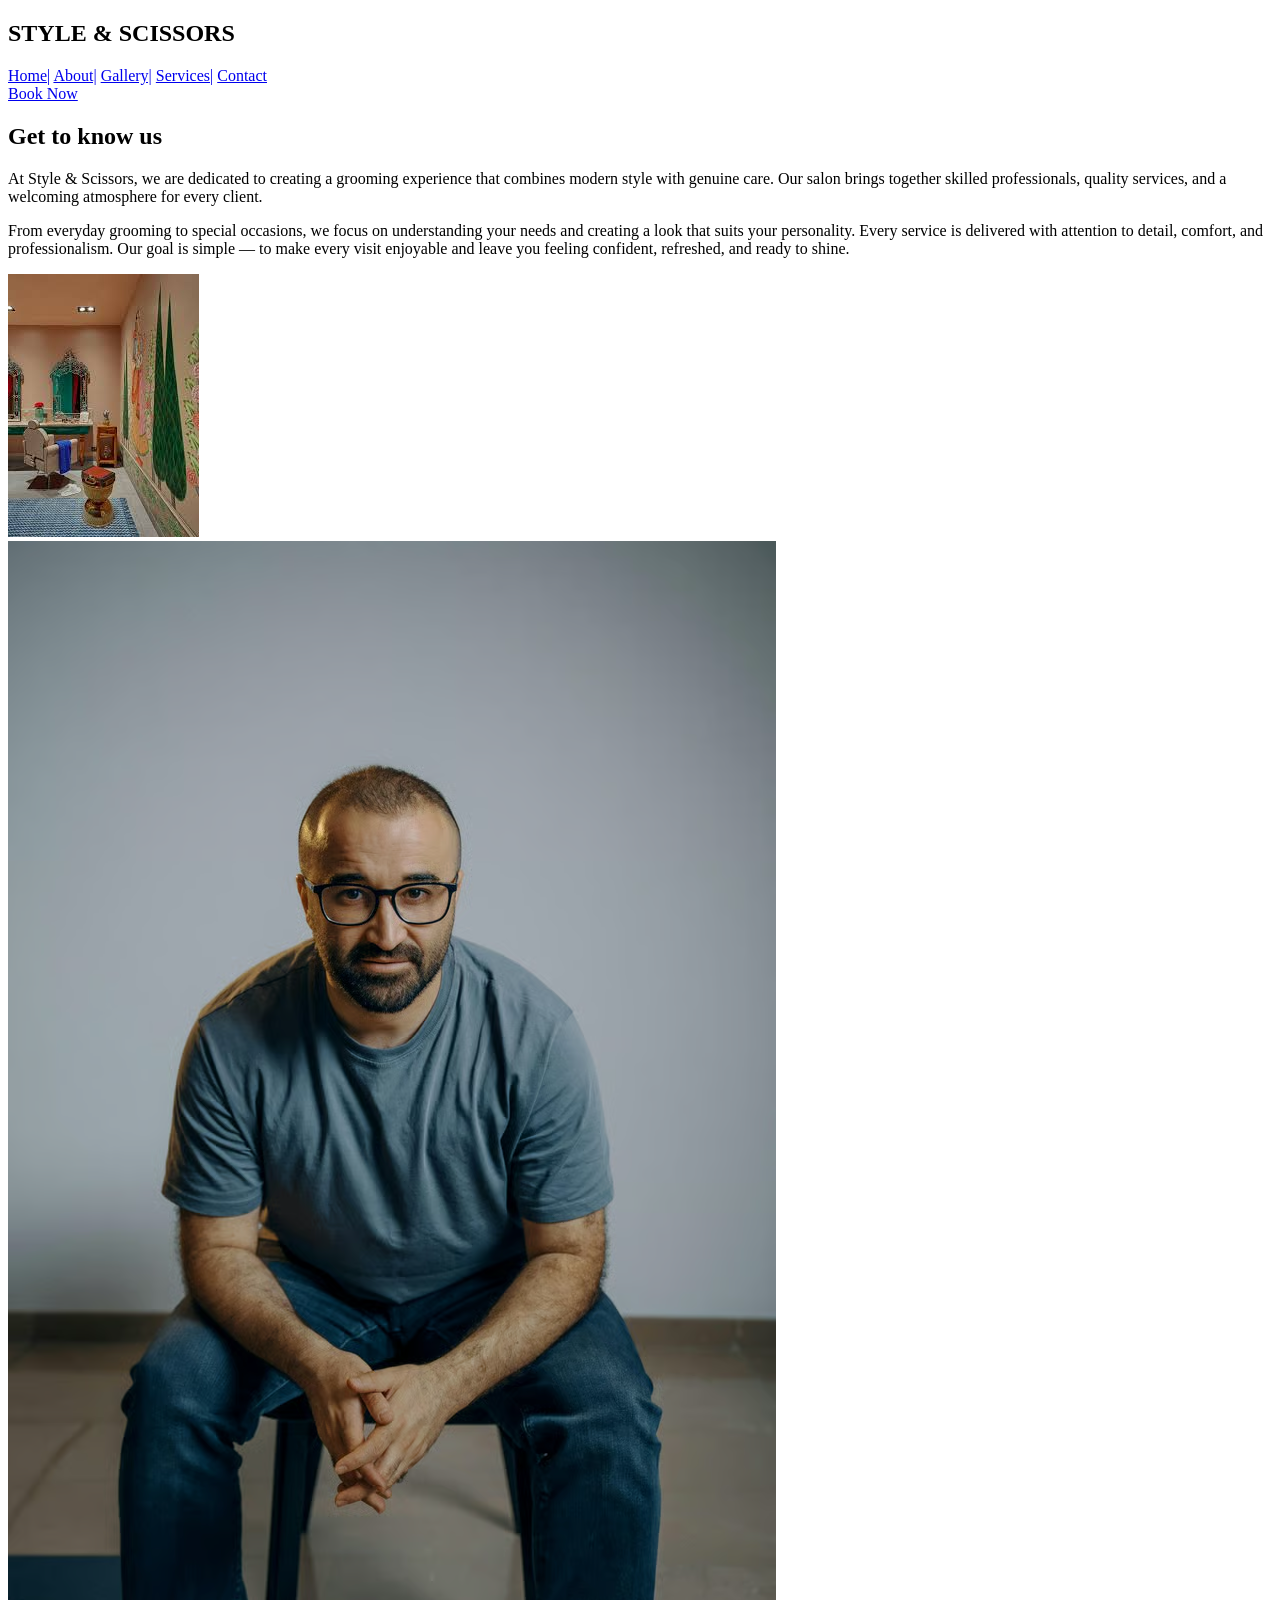
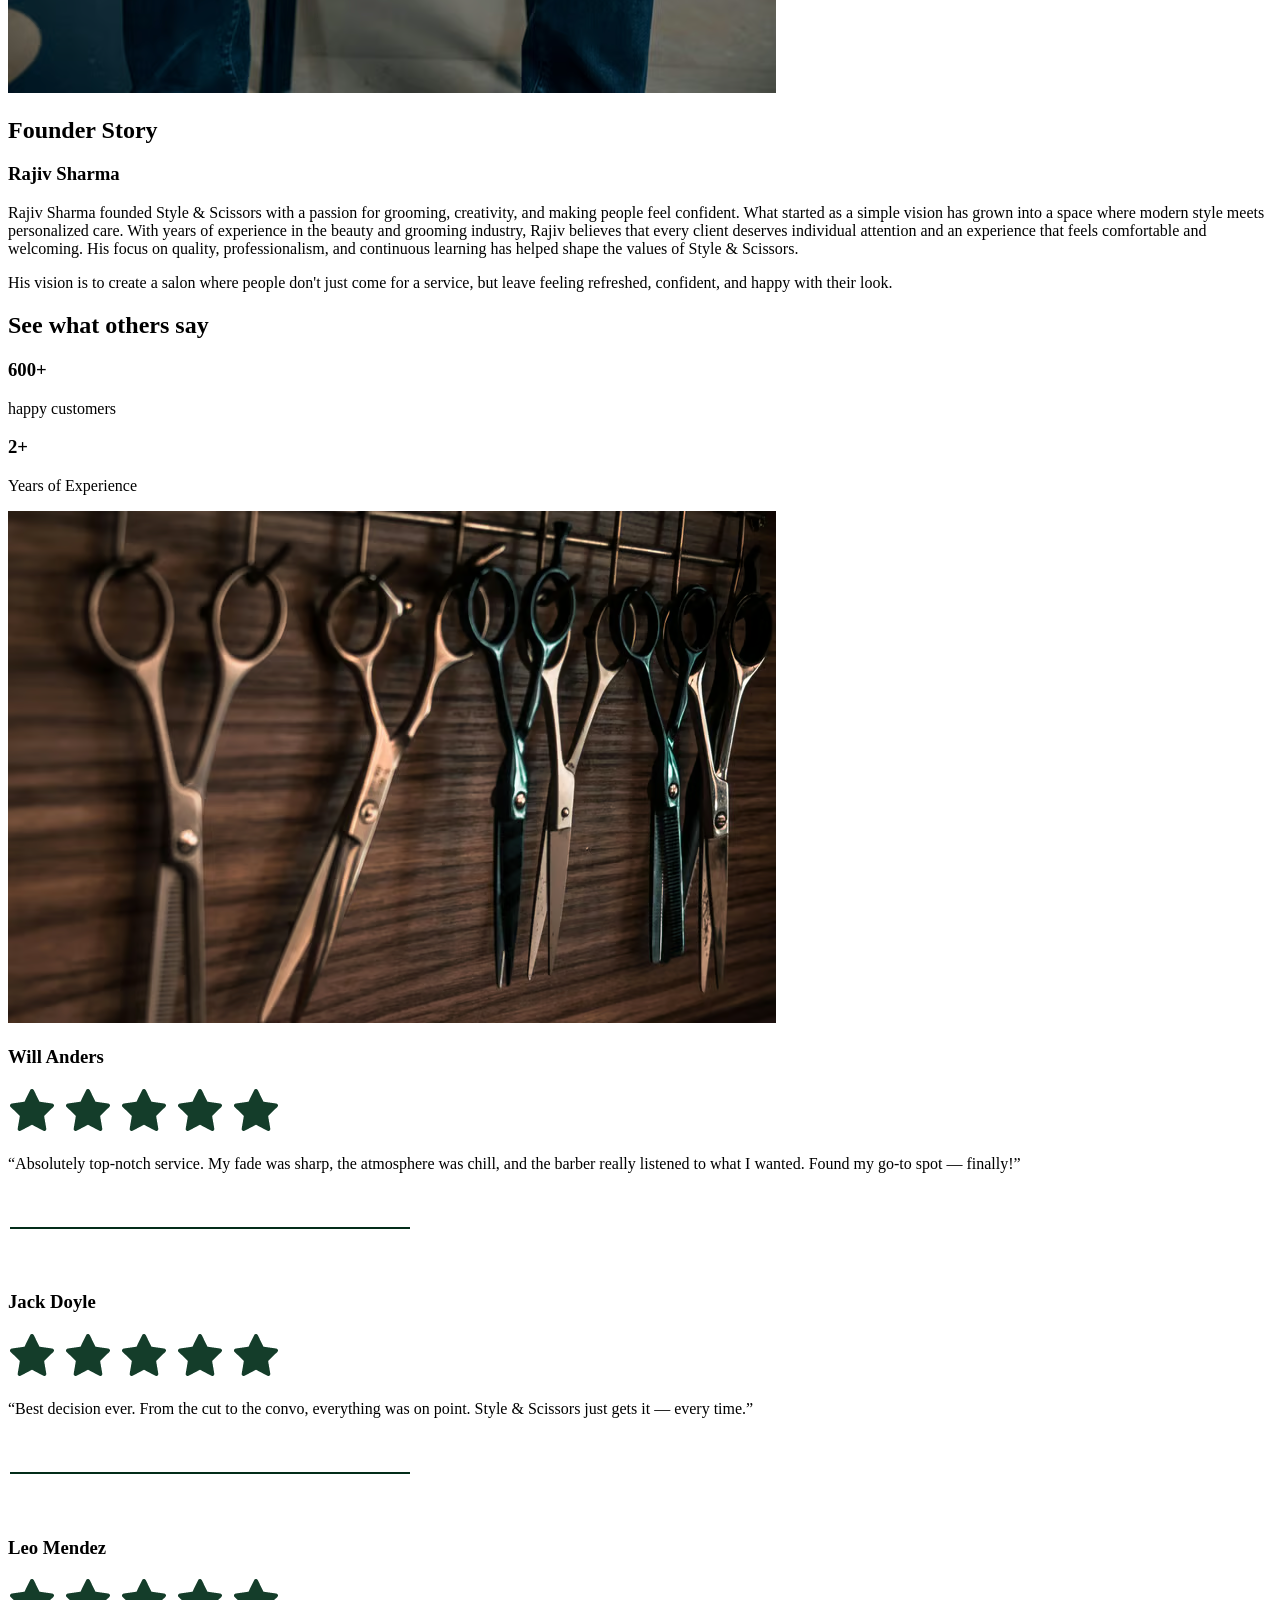
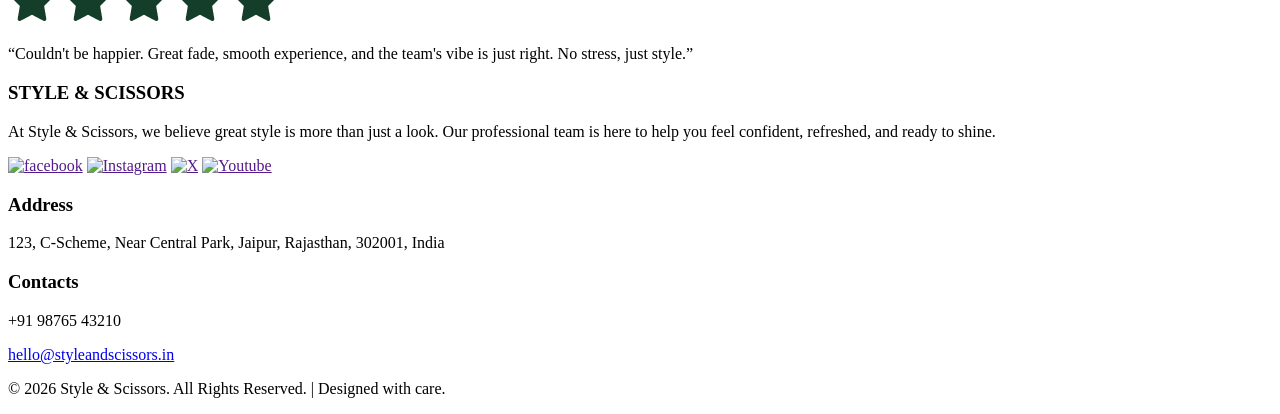
==== about.html @ ed8be176 "Initial commit" ====
<!DOCTYPE html>
<html lang="en">
<head>
    <meta charset="UTF-8">
    <meta name="viewport" content="width=device-width, initial-scale=1.0">
    <title>Style & Scissors | About</title>
</head>
<body>
     <nav>
        <div>
        <header>
            <h1>STYLE & SCISSORS</h1>
        </header>
            <div>
            <a href="index.html">Home|</a>
            <a href="about.html">About|</a>
            <a href="gallery.html">Gallery|</a>
            <a href="service.html">Services|</a>
            <a href="contact.html">Contact</a>
            </div>
        </div>
        <div>
            <a href="booking.html">Book Now</a>
        </div>
    </nav>
    <section>
        <div>
            <div>
                <h2>Get to know us </h2>
            </div>
            <div>
                <p>At Style & Scissors, we are dedicated to creating a grooming experience that combines modern style with genuine care. Our salon brings together skilled professionals, quality services, and a welcoming atmosphere for every client.</p>  
                <p> From everyday grooming to special occasions, we focus on understanding your needs and creating a look that suits your personality. Every service is delivered with attention to detail, comfort, and professionalism.  
                Our goal is simple — to make every visit enjoyable and leave you feeling confident, refreshed, and ready to shine.</p>
            </div>
        </div>
        <div>
            <img src="about-us-page-main-image.avif" alt="Style & Scissors salon interior">
        </div>
    </section>
    <section>
        <div>
            <img src="about-us-founder-picture.avif" alt="Founder of Style & Scissors">
        </div>
        <div>
            <div>
                <h2>Founder Story</h2>
            </div>
            <div>
                <div>
                    <h3>Rajiv Sharma</h3>
                </div>
                <div>
                <p>Rajiv Sharma founded Style & Scissors with a passion for grooming, creativity, and making people feel confident. What started as a simple vision has grown into a space where modern style meets personalized care.  With years of experience in the beauty and grooming industry, Rajiv believes that every client deserves individual attention and an experience that feels comfortable and welcoming. His focus on quality, professionalism, and continuous learning has helped shape the values of Style & Scissors. </p>  
                <p>His vision is to create a salon where people don't just come for a service, but leave feeling refreshed, confident, and happy with their look.</p>
                </div>
            </div>
        </div>
    </section>
    <section>
        <div>
            <div>
                <h2>See what others say </h2>
            </div>
            <div>
                <div>
                <h3>600+</h3>
                <p>happy customers</p>
                </div>
                <div>
                <h3>2+</h3>
                <p>Years of Experience</p>
                </div>
            </div>
            <div>
                <img src="review-image-scissors-photo.avif" alt="image of Scissors">
            </div>
        </div>
        <div>
            <div>
                <div>
                    <div>
                        <h3>Will Anders</h3>
                    </div>
                    <div>
                        <img src="5-stars-rating-green.png" alt="image of 5 stars">
                    </div>
                </div>
                <div>
                    <p>“Absolutely top-notch service. My fade was sharp, the atmosphere was chill, and the barber really listened to what I wanted. Found my go-to spot — finally!”</p>
                </div>
                <div>
                    <img src="divider-green.png" alt="image of a straight line">
                </div>
            </div>
            <div>
                <div>
                    <div>
                        <h3>Jack Doyle</h3>
                    </div>
                    <div>
                        <img src="5-stars-rating-green.png" alt="image of 5 stars">
                    </div>
                </div>
                <div>
                    <p>“Best decision ever. From the cut to the convo, everything was on point. Style & Scissors just gets it — every time.”</p>
                </div>
                <div>
                    <img src="divider-green.png" alt="image of a straight line">
                </div>
            </div>
            <div>
                <div>
                    <div>
                        <h3>Leo Mendez</h3>
                    </div>
                    <div>
                        <img src="5-stars-rating-green.png" alt="image of 5 stars">
                    </div>
                </div>
                <div>
                    <p>“Couldn't be happier. Great fade, smooth experience, and the team's vibe is just right. No stress, just style.”</p>
                </div>
            </div>
        </div>
    </section>
    <footer>
        <div>
           <div>
            <h3>STYLE & SCISSORS</h3>
           </div>
           <div>
            <p>At Style & Scissors, we believe great style is more than just a look. Our professional team is here to help you feel confident, refreshed, and ready to shine.</p>
           </div>
           <div>
            <a href=""><img src="" alt="facebook"></a>
            <a href=""><img src="" alt="Instagram"></a>
            <a href=""><img src="" alt="X"></a>
            <a href=""><img src="" alt="Youtube"></a>
           </div>
        </div>
        <div>
            <div>
                <h3>Address</h3>
            </div>
            <div>
                <p>123, C-Scheme, Near Central Park, Jaipur, Rajasthan, 302001, India</p>
            </div>
        </div>
        <div>
            <div>
                <h3>Contacts</h3>
            </div>
            <div>
                <p>+91 98765 43210</p>
                <p><a href="mailto:hello@styleandscissors.in">hello@styleandscissors.in</a></p>
            </div>
        </div>
        <div>
            <p>© 2026 Style & Scissors. All Rights Reserved. | Designed with care.</p>
        </div>
    </footer>
</body>
</html>
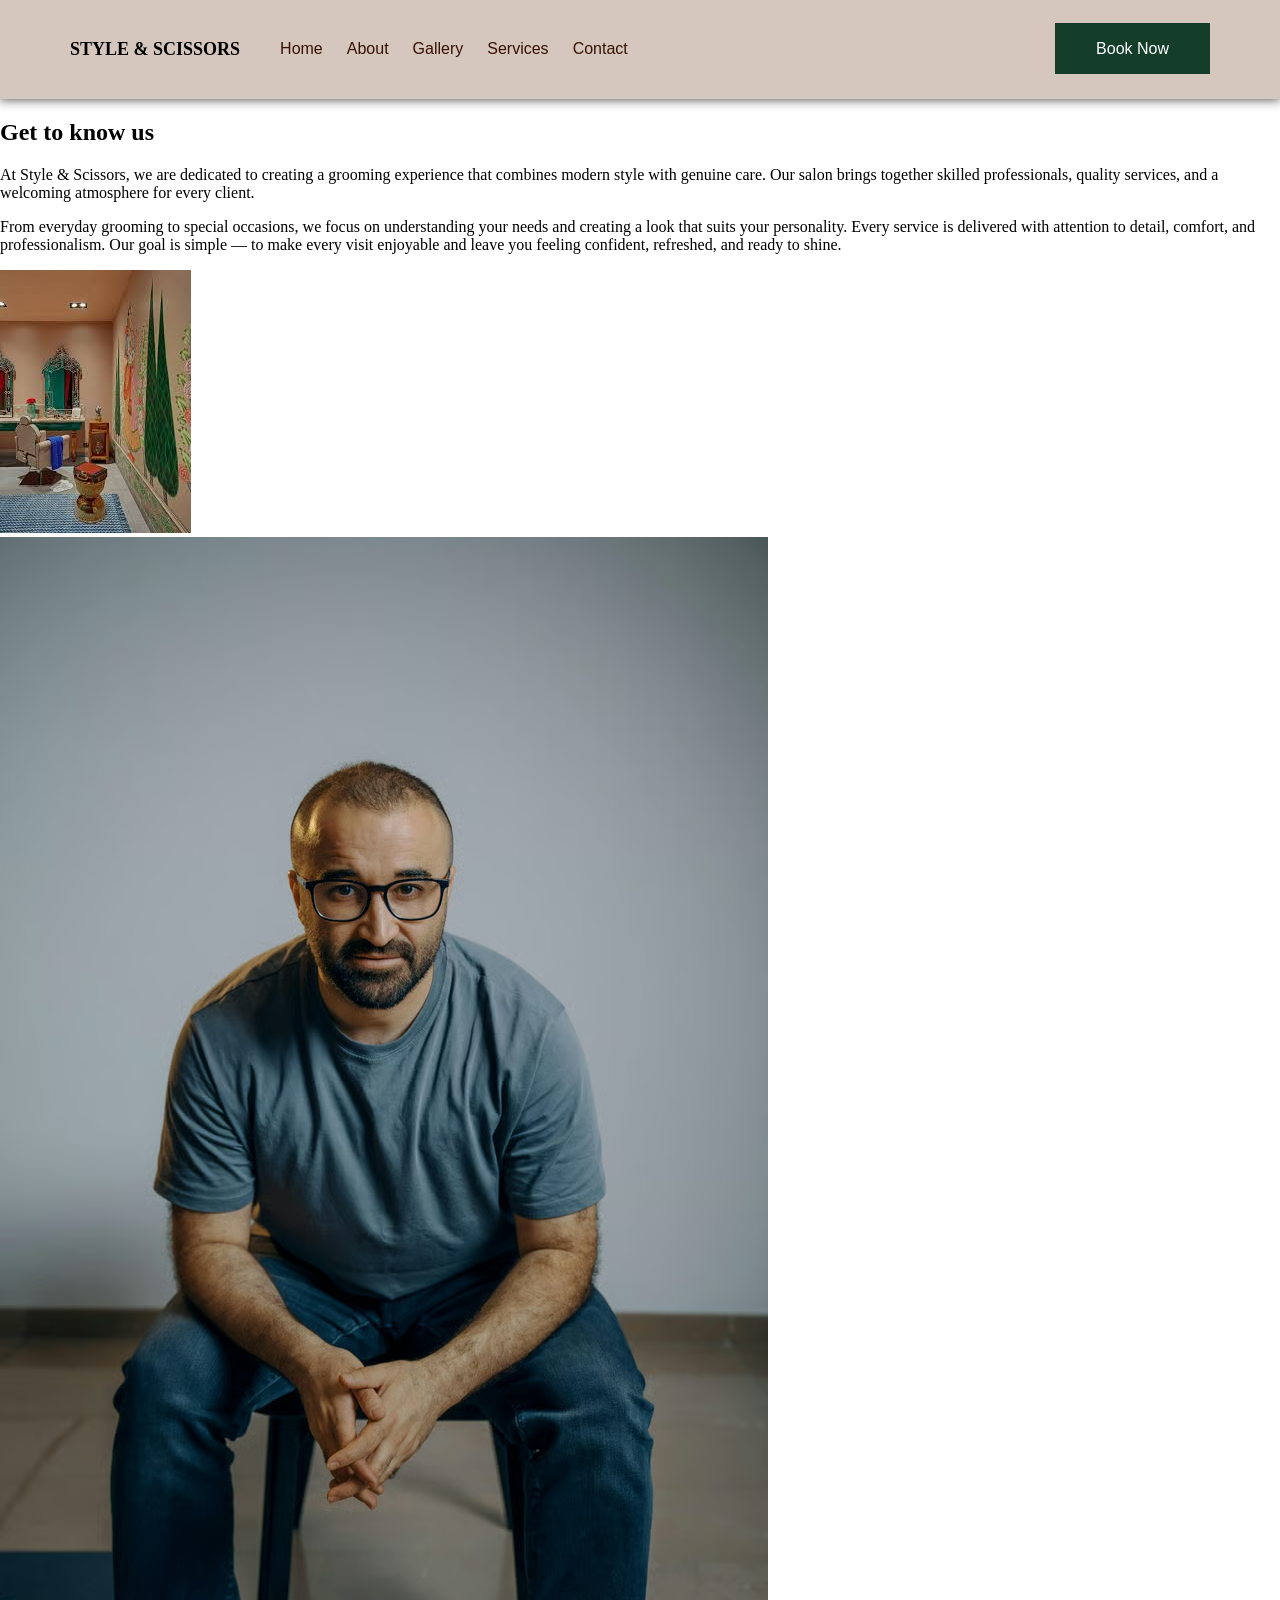
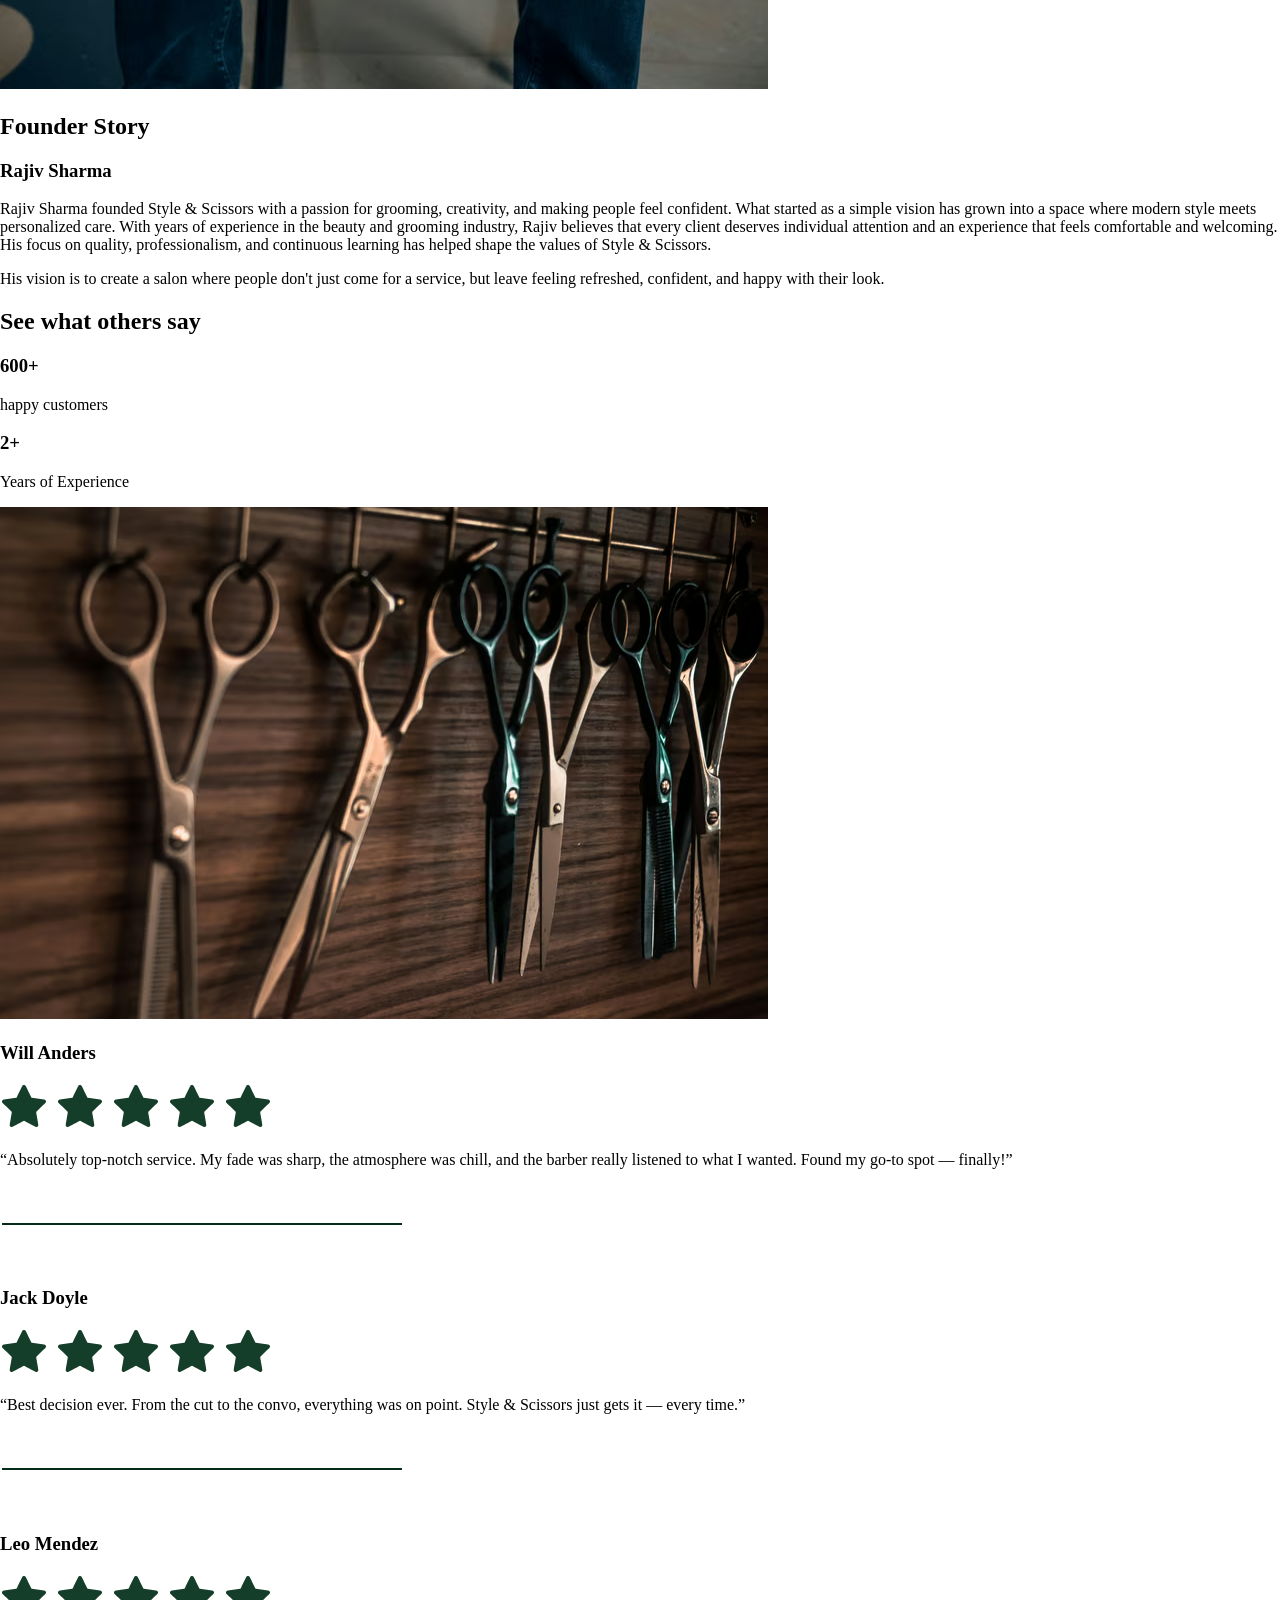
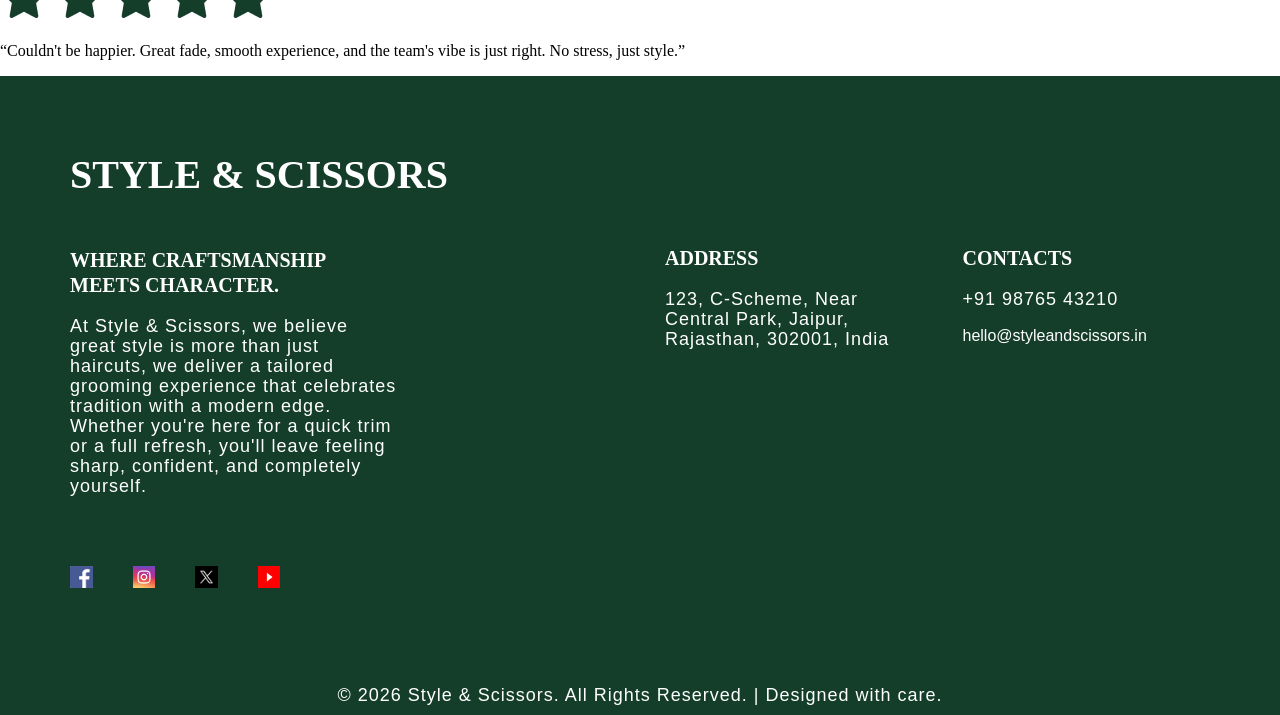
==== commit 26f84db0: "chose to make css in a single sheet so it made some changes in index and css" ====
--- a/about.html
+++ b/about.html
@@ -4,23 +4,24 @@
     <meta charset="UTF-8">
     <meta name="viewport" content="width=device-width, initial-scale=1.0">
     <title>Style & Scissors | About</title>
+    <link rel="stylesheet" href="style.css">
 </head>
 <body>
-     <nav>
-        <div>
-        <header>
-            <h1>STYLE & SCISSORS</h1>
-        </header>
-            <div>
-            <a href="index.html">Home|</a>
-            <a href="about.html">About|</a>
-            <a href="gallery.html">Gallery|</a>
-            <a href="service.html">Services|</a>
-            <a href="contact.html">Contact</a>
+     <nav id="navbar">
+        <div id="logo_nav_alingment_div">
+           <header id="logo-header">
+             <h1>STYLE & SCISSORS</h1>
+           </header>
+           <div id="navbar_links_home_page_div">
+            <a class="navbar_links" href="index.html">Home</a>
+            <a class="navbar_links" href="about.html">About</a>
+            <a class="navbar_links" href="gallery.html">Gallery</a>
+            <a class="navbar_links" href="service.html">Services</a>
+            <a class="navbar_links" href="contact.html">Contact</a>
             </div>
         </div>
-        <div>
-            <a href="booking.html">Book Now</a>
+        <div id="booknow_link_navbar">
+            <a id="booknow_link" href="booking.html">Book Now</a>
         </div>
     </nav>
     <section>
@@ -124,41 +125,48 @@
             </div>
         </div>
     </section>
-    <footer>
+    <footer id="footer" >
+    <div id="align_div_for_footer">
         <div>
            <div>
-            <h3>STYLE & SCISSORS</h3>
+            <h3 id="heading_for_footer">STYLE & SCISSORS</h3>
            </div>
            <div>
-            <p>At Style & Scissors, we believe great style is more than just a look. Our professional team is here to help you feel confident, refreshed, and ready to shine.</p>
+            <h4 id="second_tagline_for_footer_section">where craftsmanship meets character.</h4>
            </div>
            <div>
-            <a href=""><img src="" alt="facebook"></a>
-            <a href=""><img src="" alt="Instagram"></a>
-            <a href=""><img src="" alt="X"></a>
-            <a href=""><img src="" alt="Youtube"></a>
+            <p id="descripiton_for_footer">At Style & Scissors, we believe great style is more than just haircuts, we deliver a tailored grooming experience that celebrates tradition with a modern edge. Whether you're here for a quick trim or a full refresh, you'll leave feeling sharp, confident, and completely yourself.</p>
+           </div>
+           <div id="footer_links_div">
+            <a class="footer_links" href=""><img class="footer_links_img" src="facebook_img.png" alt="facebook"></a>
+            <a class="footer_links" href=""><img class="footer_links_img" src="insta_logo.jpg" alt="Instagram"></a>
+            <a class="footer_links" href=""><img class="footer_links_img" src="logo for twitter.png" alt="X"></a>
+            <a class="footer_links" href=""><img class="footer_links_img" src="youtube logo.png" alt="Youtube"></a>
            </div>
         </div>
-        <div>
+        <div id="div_for_address_and_contacts_in_footer">
             <div>
-                <h3>Address</h3>
+                <div >
+                   <h4 class="address_contact_heading_for_footer_section">Address</h4>
+                </div>
+                <div>
+                   <p class="information_address_contact_para">123, C-Scheme, Near Central Park, Jaipur, Rajasthan, 302001, India</p>
+                </div>
             </div>
             <div>
-                <p>123, C-Scheme, Near Central Park, Jaipur, Rajasthan, 302001, India</p>
+                <div>
+                   <h4 class="address_contact_heading_for_footer_section">Contacts</h4>
+                </div>
+                <div>
+                <p class="information_address_contact_para">+91 98765 43210</p>
+                <p><a id="information_contact_para_email" href="mailto:hello@styleandscissors.in">hello@styleandscissors.in</a></p>
+                </div>
             </div>
         </div>
-        <div>
-            <div>
-                <h3>Contacts</h3>
-            </div>
-            <div>
-                <p>+91 98765 43210</p>
-                <p><a href="mailto:hello@styleandscissors.in">hello@styleandscissors.in</a></p>
-            </div>
-        </div>
-        <div>
-            <p>© 2026 Style & Scissors. All Rights Reserved. | Designed with care.</p>
-        </div>
+    </div>
+    <div>
+        <p id="copyright_for_footer_para">© 2026 Style & Scissors. All Rights Reserved. | Designed with care.</p>
+    </div>
     </footer>
 </body>
 </html>
--- a/style.css
+++ b/style.css
@@ -0,0 +1,395 @@
+body{
+margin: 0;
+}
+
+/* NAVBAR AND FOOTER CSS FOR EACH SECTION */
+
+/* 1 NAVBAR:- */
+
+#navbar{
+    display: flex;
+    justify-content: space-between;
+    align-items: center;
+    position: -webkit-sticky;
+    position: sticky;
+    top: 0;
+    z-index: 100;
+    background-color: rgb(213, 199, 190, 1);
+    padding: 24px 70px;
+    min-width: 0px;
+    box-shadow: 0px 0px 10px 1px rgb(0,0,0,0.65);
+}
+#logo_nav_alingment_div{
+    display: flex;
+    justify-content: space-between;
+    gap: 40px;
+    align-items: center;
+}
+#logo-header{
+    font-family: 'cinzel',serif;
+    font-size: 12px;
+}
+.navbar_links{
+    font-family: 'work sans', sans-serif;
+    font-size: 16px;
+    padding-right: 20px;
+    text-decoration: none;
+    color: rgb(55, 17, 3);
+    font-weight: 500;
+}
+#booknow_link{
+    border: 2px solid #143d2a;
+    font-size: 16px;
+    padding: 15px 39px;
+    background-color: #143d2a;
+    text-decoration: none;
+    color: white;
+    font-family: 'work sans', sans-serif;
+}
+
+/* 2 footer:- */
+
+#footer{
+    background-color: #143d2a;
+    
+}
+#align_div_for_footer{
+    display: flex;
+    gap: 50px;
+    padding:75px 70px;
+}
+#align_div_for_footer > div{
+    flex: 1;
+}
+#heading_for_footer{
+    margin-top:0;
+    font-size: 40px;
+    color: white;
+    font-family: 'cinzel',serif;
+    text-transform: uppercase;
+    margin-bottom: 50px;
+}
+#second_tagline_for_footer_section{
+    margin-top:0;
+    font-size: 20px;
+    color: white;
+    font-family: 'cinzel',serif;
+    text-transform: uppercase;
+    width: 60%;
+    margin-bottom: 10px;
+    line-height: 25px;
+}
+#descripiton_for_footer{
+    color: white;
+    font-family: 'work sans', sans-serif;
+    font-size: 18px;
+    text-align: start;
+    font-weight: 500;
+    width: 60%;
+    line-height: 20px;
+    letter-spacing: 1px;
+    margin-bottom: 70px;
+}
+#footer_links_div{
+   display: grid;
+   grid-template-columns: max-content max-content max-content max-content;
+   gap: 40px;
+}
+.footer_links{
+    font-family: 'work sans', sans-serif;
+    font-size: 16px;
+    text-decoration: none;
+    color: white;
+    font-weight: 500;
+}
+.footer_links_img{
+    height: 22.5px;
+    width: 22.5px;
+}
+#div_for_address_and_contacts_in_footer{
+    display:flex ;
+    gap: 50px;
+}
+#div_for_address_and_contacts_in_footer > div {
+    flex: 1;
+}
+.address_contact_heading_for_footer_section{
+    margin-top:0;
+    font-size: 20px;
+    color: white;
+    font-family: 'cinzel',serif;
+    text-transform: uppercase;
+    margin-bottom: 10px;
+    line-height: 25px;
+    padding-top: 95px;
+}
+.information_address_contact_para{
+    color: white;
+    font-family: 'work sans', sans-serif;
+    font-size: 18px;
+    text-align: start;
+    font-weight: 500;
+    line-height: 20px;
+    letter-spacing: 1px;
+}
+#information_contact_para_email{
+    font-family: 'work sans', sans-serif;
+    font-size: 16px;
+    padding-right: 20px;
+    text-decoration: none;
+    color: white;
+    font-weight: 500;
+}
+#copyright_for_footer_para{
+    color: white;
+    font-family: 'work sans', sans-serif;
+    font-size: 18px;
+    text-align: center;
+    font-weight: 500;
+    line-height: 20px;
+    letter-spacing: 1px;
+    margin-bottom: 0;
+    padding-bottom: 10px;
+}
+
+/* CSS FOR HOME PAGE */
+
+
+ #hero_section_homepage{
+    padding: 50px;
+    background-color: rgb(0,0,0,0.65);
+
+} 
+#background_image_for_the_hero_section{
+    position: fixed;
+    z-index: -50;
+    height: 100%;
+    width: 100%;
+}
+#div_for_5stars_and_para{
+    display: flex;
+    justify-content: center;
+    gap: 20px;
+    align-items: center;
+    padding-top: 105px;
+    
+}
+#id_for_herosection_5star{
+    height: 25px;
+    width: 75px;
+}
+#id_for_herosection_5000{
+    font-family: 'work sans', sans-serif;
+    font-size: 16px;
+    color: white;
+    font-weight: 500;
+}
+#for2ndh2inherosection{
+    text-transform: uppercase;
+    color: white;
+    font-size: 58px;
+    font-weight: bolder;
+    font-family: 'cinzel',serif;
+    display: flex;
+    justify-content: center;
+    text-align: center;
+    margin: 10px 0;
+}
+#id_for_herosection_divider_white{
+    display: flex;
+    justify-content: center;
+    align-items: center;
+}
+#id_for_herosection_divider_white_image{
+    height: 100px;
+    width: 500px;
+    position: relative;
+    top: -25px;
+}
+#for_tagline_hero_section{
+    font-size: 18px;
+    color: white;
+    font-family: 'work sans', sans-serif;
+    display: flex;
+    justify-content: center;
+    align-items: center;
+    position: relative;
+    top: -70px;
+}
+#booknow_link_hero_section_div{
+    display: flex;
+    justify-content: center;
+    align-items: center;
+    position: relative;
+    top: -55px;
+}
+#booknow_link_hero_section{
+    border: 2px solid #143d2a;
+    font-size: 16px;
+    padding: 15px 75px;
+    background-color: #143d2a;
+    text-decoration: none;
+    color: white;
+    font-family: 'work sans', sans-serif;
+}
+#id_for_aboutus_section{
+    background-color: rgb(213, 199, 190, 1);
+    display: flex;
+    justify-content: space-between;
+    padding: 90px 90px 90px 45px;
+
+}
+#heading_for_about_us_section{
+    color: #143d2a;
+    font-family: 'cinzel',serif;
+    font-size: 55px;
+    margin-top: 85px;
+    margin-bottom: 10px;
+    text-transform: uppercase;
+}
+.para_for_about_us_homepage{
+    color: #143d2a;
+    font-size: 18px;
+    font-family: 'work sans', sans-serif;
+    text-align: start;
+    width: 60%;
+    line-height: 20px;
+    letter-spacing: 2px;
+    margin-bottom: 22px;
+}
+#learn_more_link_for_about_us_section_div{
+    display: flex;
+    justify-content: start;
+    margin-top: 50px;
+}
+#learn_more_link_for_about_us_section{
+    border: 1px solid black;
+    font-size: 16px;
+    padding: 15px 50px;
+    text-decoration: none;
+    color: #143d2a;
+    font-family: 'work sans', sans-serif;
+}
+#id_for_aboutsection_trimmer_brush_image{
+    height: 587px;
+    width: 533px;
+    padding-right: 100px;
+}
+#id_for_gallery_section{
+    background-color: rgb(213, 199, 190, 1);
+    padding-top: 20px;
+    padding-left: 90px;
+    padding-right: 90px;
+    padding-bottom:  90px;
+}
+#heading_for_gallery_section{
+    color: rgb(55, 17, 3);
+    font-family: 'cinzel',serif;
+    font-size: 55px;
+    text-transform: uppercase;
+    text-align: center;
+    margin-bottom: 0;
+    margin-top: 0;
+}
+#tagline_for_gallery_homepage{
+    color: rgb(55, 17, 3);
+    font-family: 'work sans', sans-serif;
+    font-size: 18px;
+    text-align: center;
+    font-weight: 500; 
+}
+#div_for_gallery_images_homepage{
+    display: grid;
+    grid-template-columns: repeat(4, 250px);
+    margin-top: 50px;
+    gap: 15px;
+    justify-content: center;
+}
+.images_for_gallery_homepage{
+    height: 250px;
+    width: 250px;
+}
+#explore_gallery_link_for_gallery_section_div{
+    display: flex;
+    justify-content: center;
+    margin-top: 50px;
+}
+#explore_gallery_link_for_gallery_section{
+    border: 1px solid black;
+    font-size: 16px;
+    padding: 15px 50px;
+    text-decoration: none;
+    color: #143d2a;
+    font-family: 'work sans', sans-serif;
+}
+#id_for_service_section{
+    background-color: rgb(213, 199, 190, 1);
+    padding-top: 20px;
+    padding-left: 90px;
+    padding-right: 90px;
+    padding-bottom:  90px;
+}
+#heading_for_service_section{
+    color: #143d2a;
+    font-family: 'cinzel',serif;
+    font-size: 55px;
+    text-transform: uppercase;
+    text-align: center;
+    margin-bottom: 10px;
+}
+#tagline_for_service_homepage{
+    color: #143d2a;
+    font-family: 'work sans', sans-serif;
+    font-size: 18px;
+    text-align: center;
+    font-weight: 500;
+    
+}
+#div_for_service_section_3_kinds_of_services{
+    display: grid;
+    grid-template-columns: 1fr 1fr 1fr;
+    gap: 15px;
+    margin-top: 50px;
+}
+.single_section_div_for_services_homepage{
+    border: 1px solid black;
+    box-shadow: 0px 0px 10px 0px rgba(195.5, 195.5, 195.5, 0.5);
+    border-radius: 10px;
+    margin-top: 10px;
+    min-width: 0px;
+    letter-spacing: 1px;
+}
+.heading_for_servies_in_homepage{
+    text-align: center;
+    font-size: 20px;
+    color: #143d2a;
+    font-family: 'cinzel',serif;
+    text-transform: capitalize;
+    margin-bottom: 10px;
+}
+.descripiton_for_services_at_homepage_div{
+    display: flex;
+    justify-content: center;
+    margin-bottom: 20px;
+}
+.descripiton_for_services_at_homepage{
+    color: #143d2a;
+    font-family: 'work sans', sans-serif;
+    font-size: 16px;
+    text-align: center;
+    font-weight: 500;
+    width: 80%;
+}
+#explore_services_link_for_services_section_div{
+    display: flex;
+    justify-content: center;
+    margin-top: 50px;
+}
+#explore_services_link_for_services_section{
+    border: 1px solid black;
+    font-size: 16px;
+    padding: 15px 50px;
+    text-decoration: none;
+    color: #143d2a;
+    font-family: 'work sans', sans-serif;
+}
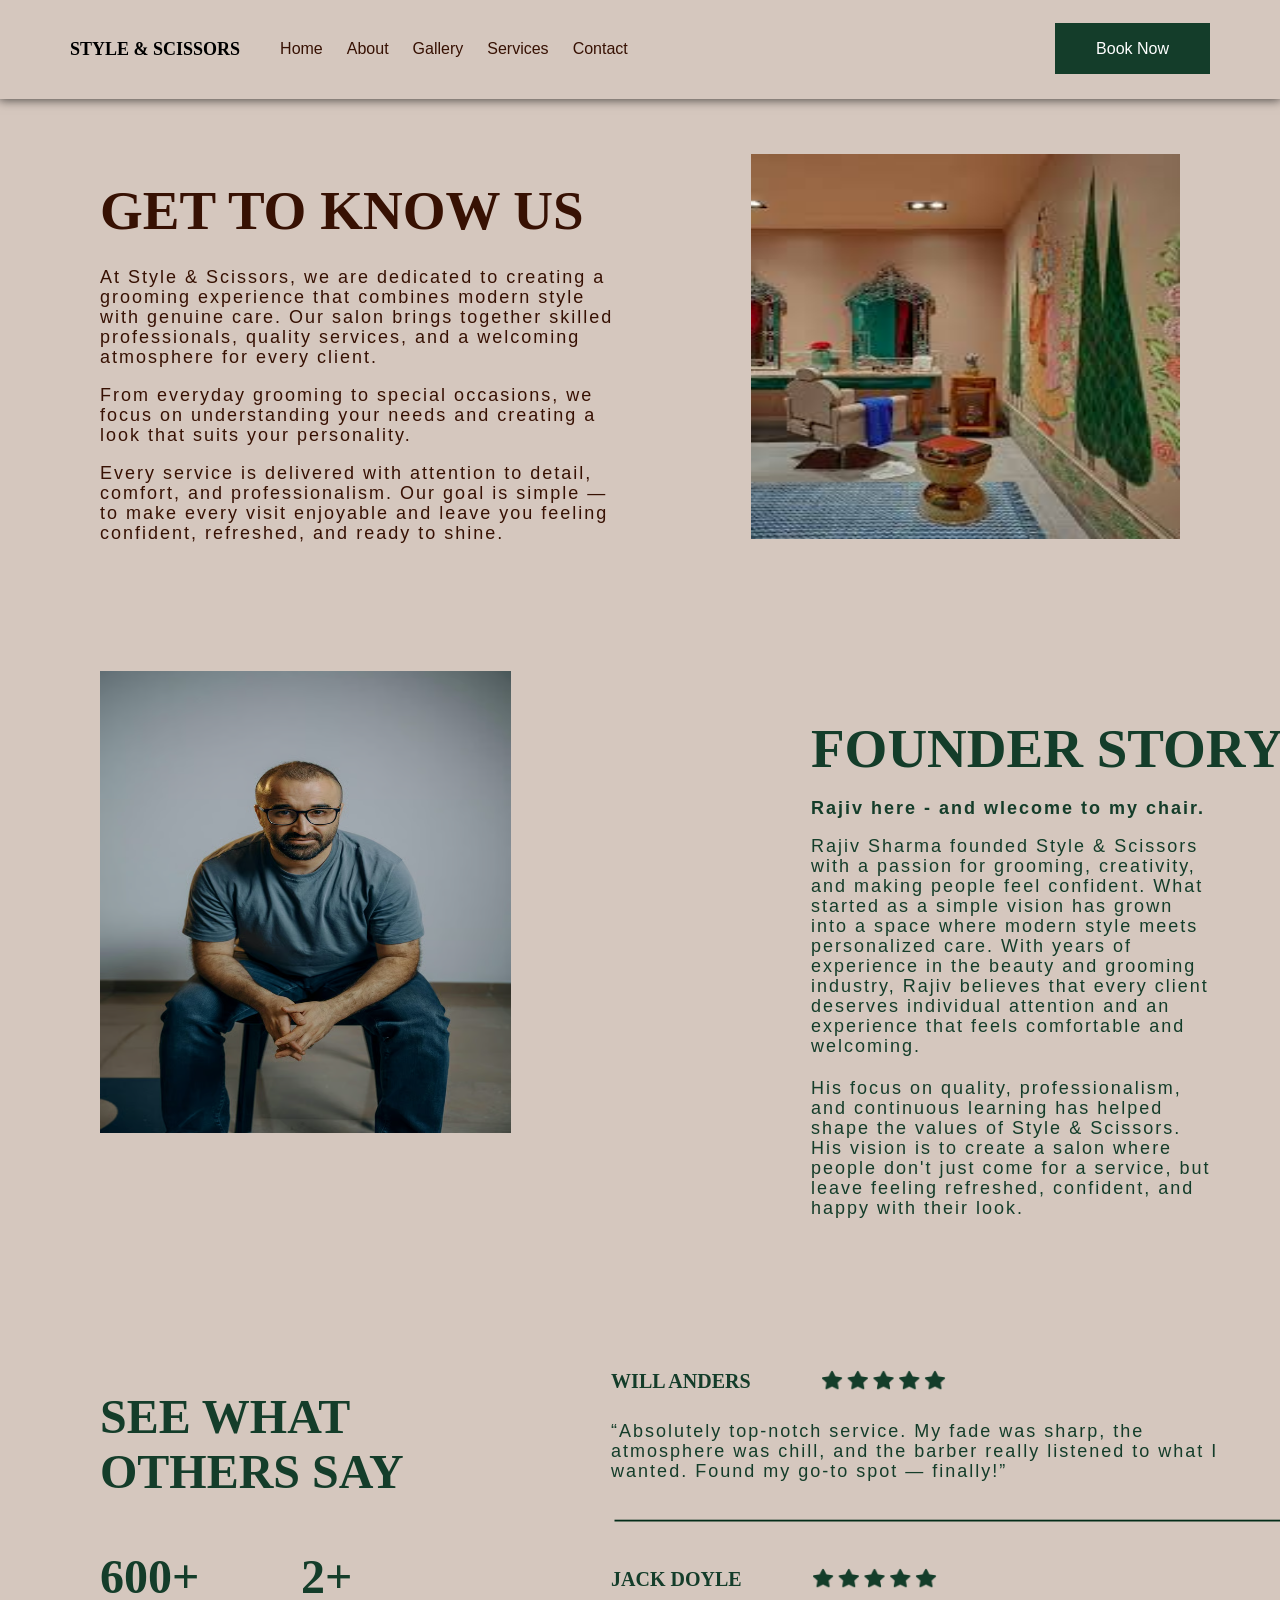
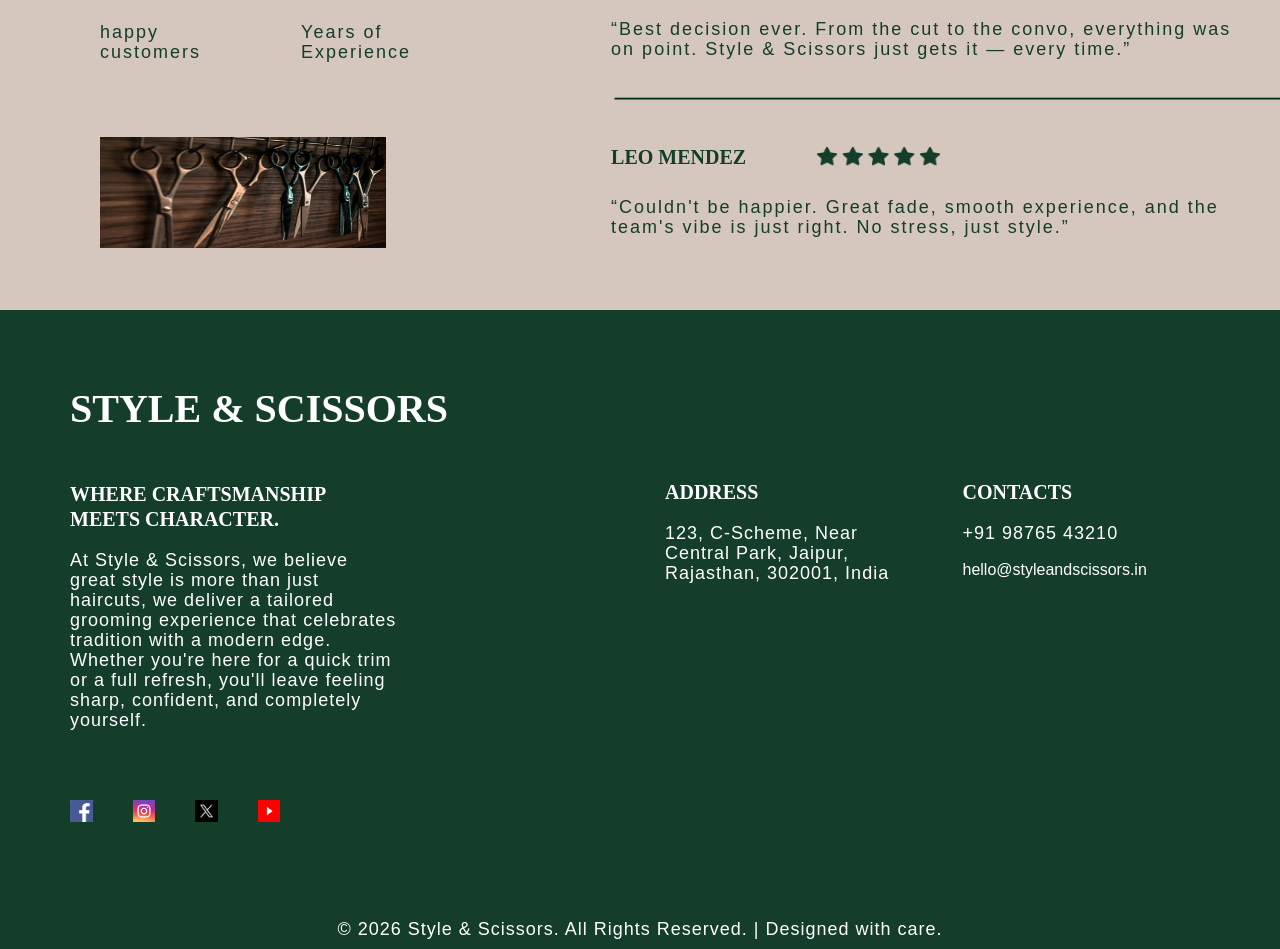
==== commit 40487db6: "completed the gallery page" ====
--- a/about.html
+++ b/about.html
@@ -24,103 +24,104 @@
             <a id="booknow_link" href="booking.html">Book Now</a>
         </div>
     </nav>
-    <section>
+    <section id="info_section_for_about_us">
         <div>
             <div>
-                <h2>Get to know us </h2>
+                <h1 id="heading_for_about_us_page">Get to know us </h1>
             </div>
             <div>
-                <p>At Style & Scissors, we are dedicated to creating a grooming experience that combines modern style with genuine care. Our salon brings together skilled professionals, quality services, and a welcoming atmosphere for every client.</p>  
-                <p> From everyday grooming to special occasions, we focus on understanding your needs and creating a look that suits your personality. Every service is delivered with attention to detail, comfort, and professionalism.  
-                Our goal is simple — to make every visit enjoyable and leave you feeling confident, refreshed, and ready to shine.</p>
+                <p class="para_for_about_us_page">At Style & Scissors, we are dedicated to creating a grooming experience that combines modern style with genuine care. Our salon brings together skilled professionals, quality services, and a welcoming atmosphere for every client.</p>  
+                <p class="para_for_about_us_page"> From everyday grooming to special occasions, we focus on understanding your needs and creating a look that suits your personality.</p>
+                <p class="para_for_about_us_page">Every service is delivered with attention to detail, comfort, and professionalism. Our goal is simple — to make every visit enjoyable and leave you feeling confident, refreshed, and ready to shine.</p>
             </div>
         </div>
         <div>
-            <img src="about-us-page-main-image.avif" alt="Style & Scissors salon interior">
+            <img id="id_for_about_section_img" src="about-us-page-main-image.avif" alt="Style & Scissors salon interior">
         </div>
     </section>
-    <section>
+    <section id="founder_section_for_about_us">
         <div>
-            <img src="about-us-founder-picture.avif" alt="Founder of Style & Scissors">
+            <img  id="id_for_founder_section_img" src="about-us-founder-picture.avif" alt="Founder of Style & Scissors">
         </div>
-        <div>
+        <div id="div_for_founder_heading_and_para">
             <div>
-                <h2>Founder Story</h2>
+                <h1 id="heading_for_founder_section">Founder Story</h1>
             </div>
             <div>
                 <div>
-                    <h3>Rajiv Sharma</h3>
+                    <h3 id="tagline_for_founder_section">Rajiv here - and wlecome to my chair.</h3>
                 </div>
+                
                 <div>
-                <p>Rajiv Sharma founded Style & Scissors with a passion for grooming, creativity, and making people feel confident. What started as a simple vision has grown into a space where modern style meets personalized care.  With years of experience in the beauty and grooming industry, Rajiv believes that every client deserves individual attention and an experience that feels comfortable and welcoming. His focus on quality, professionalism, and continuous learning has helped shape the values of Style & Scissors. </p>  
-                <p>His vision is to create a salon where people don't just come for a service, but leave feeling refreshed, confident, and happy with their look.</p>
+                <p class="para_for_founder_section">Rajiv Sharma founded Style & Scissors with a passion for grooming, creativity, and making people feel confident. What started as a simple vision has grown into a space where modern style meets personalized care. With years of experience in the beauty and grooming industry, Rajiv believes that every client deserves individual attention and an experience that feels comfortable and welcoming.</p>  
+                <p class="para_for_founder_section">His focus on quality, professionalism, and continuous learning has helped shape the values of Style & Scissors. His vision is to create a salon where people don't just come for a service, but leave feeling refreshed, confident, and happy with their look.</p>
                 </div>
             </div>
         </div>
     </section>
-    <section>
-        <div>
+    <section id="section_for_review_page_aboutus">
+        <div id="div_for_reviews__headings_aboutuspage">
             <div>
-                <h2>See what others say </h2>
+                <h1 class="headings_of_review_section_aboutuspage">See what others say </h1>
             </div>
-            <div>
+            <div id="div_for_600_and_2_review">
                 <div>
-                <h3>600+</h3>
-                <p>happy customers</p>
+                <h1 class="headings_of_review_section_aboutuspage">600+</h1>
+                <p class="para_for_about_us_page_reviews_section_headings">happy customers</p>
                 </div>
                 <div>
-                <h3>2+</h3>
-                <p>Years of Experience</p>
+                <h1 class="headings_of_review_section_aboutuspage">2+</h1>
+                <p class="para_for_about_us_page_reviews_section_headings">Years of Experience</p>
                 </div>
             </div>
             <div>
-                <img src="review-image-scissors-photo.avif" alt="image of Scissors">
+                <img id="img_for_review_about_us_page" src="review-image-scissors-photo.avif" alt="image of Scissors">
             </div>
         </div>
-        <div>
+        <div >
             <div>
-                <div>
+                <div class="div_for_name_and_stars">
                     <div>
-                        <h3>Will Anders</h3>
+                        <h3 class="names_of_reviwers_about_us_page">Will Anders</h3>
                     </div>
                     <div>
-                        <img src="5-stars-rating-green.png" alt="image of 5 stars">
+                        <img class="images_of_green_star" src="5-stars-rating-green.png" alt="image of 5 stars">
                     </div>
                 </div>
                 <div>
-                    <p>“Absolutely top-notch service. My fade was sharp, the atmosphere was chill, and the barber really listened to what I wanted. Found my go-to spot — finally!”</p>
+                    <p class="para_for_review_aboutuspage">“Absolutely top-notch service. My fade was sharp, the atmosphere was chill, and the barber really listened to what I wanted. Found my go-to spot — finally!”</p>
                 </div>
                 <div>
-                    <img src="divider-green.png" alt="image of a straight line">
+                    <img class="divider_line_for_reviews" src="divider-green.png" alt="image of a straight line">
                 </div>
             </div>
             <div>
-                <div>
+                <div class="div_for_name_and_stars">
                     <div>
-                        <h3>Jack Doyle</h3>
+                        <h3 class="names_of_reviwers_about_us_page">Jack Doyle</h3>
                     </div>
                     <div>
-                        <img src="5-stars-rating-green.png" alt="image of 5 stars">
+                        <img class="images_of_green_star" src="5-stars-rating-green.png" alt="image of 5 stars">
                     </div>
                 </div>
                 <div>
-                    <p>“Best decision ever. From the cut to the convo, everything was on point. Style & Scissors just gets it — every time.”</p>
+                    <p class="para_for_review_aboutuspage" >“Best decision ever. From the cut to the convo, everything was on point. Style & Scissors just gets it — every time.”</p>
                 </div>
                 <div>
-                    <img src="divider-green.png" alt="image of a straight line">
+                    <img class="divider_line_for_reviews" src="divider-green.png" alt="image of a straight line">
                 </div>
             </div>
             <div>
-                <div>
+                <div class="div_for_name_and_stars">
                     <div>
-                        <h3>Leo Mendez</h3>
+                        <h3 class="names_of_reviwers_about_us_page">Leo Mendez</h3>
                     </div>
                     <div>
-                        <img src="5-stars-rating-green.png" alt="image of 5 stars">
+                        <img class="images_of_green_star" src="5-stars-rating-green.png" alt="image of 5 stars">
                     </div>
                 </div>
                 <div>
-                    <p>“Couldn't be happier. Great fade, smooth experience, and the team's vibe is just right. No stress, just style.”</p>
+                    <p class="para_for_review_aboutuspage">“Couldn't be happier. Great fade, smooth experience, and the team's vibe is just right. No stress, just style.”</p>
                 </div>
             </div>
         </div>
--- a/style.css
+++ b/style.css
@@ -4,7 +4,7 @@
 
 /* NAVBAR AND FOOTER CSS FOR EACH SECTION */
 
-/* 1 NAVBAR:- */
+/* (A) NAVBAR:- */
 
 #navbar{
     display: flex;
@@ -47,7 +47,7 @@
     font-family: 'work sans', sans-serif;
 }
 
-/* 2 footer:- */
+/* (B) footer:- */
 
 #footer{
     background-color: #143d2a;
@@ -152,7 +152,7 @@
     padding-bottom: 10px;
 }
 
-/* CSS FOR HOME PAGE */
+/*  1 CSS FOR HOME PAGE */
 
 
  #hero_section_homepage{
@@ -393,3 +393,183 @@
     color: #143d2a;
     font-family: 'work sans', sans-serif;
 }
+
+/* 2 CSS FOR ABOUT PAGE :- */
+
+#info_section_for_about_us{
+    background-color: rgb(213, 199, 190, 1);
+    display: flex;
+    justify-content: space-between;
+    padding: 55px 100px;
+}
+#heading_for_about_us_page{
+    color: rgb(55, 17, 3);
+    font-family: 'cinzel',serif;
+    font-size: 55px;
+    margin: 25px 0;
+    text-transform: uppercase;
+}
+.para_for_about_us_page{
+    color: rgb(55, 17, 3);
+    font-size: 18px;
+    font-family: 'work sans', sans-serif;
+    text-align: start;
+    width: 80%;
+    line-height: 20px;
+    letter-spacing: 2px;
+}
+#id_for_about_section_img{
+    height: 385px;
+    width: 429px;
+}
+#founder_section_for_about_us{
+    background-color: rgb(213, 199, 190, 1);
+    display: flex;
+    justify-content: space-between;
+    padding: 55px 100px;
+}
+#id_for_founder_section_img{
+    height: 462px;
+    width: 411px;
+}
+#div_for_founder_heading_and_para{
+    margin-left: auto   ;
+    transform: translateX(300px);
+}
+#heading_for_founder_section{
+    color: #143d2a;
+    font-family: 'cinzel',serif;
+    font-size: 55px;
+    margin-bottom: 10px;
+    text-transform: uppercase;
+}
+#tagline_for_founder_section{
+    color: #143d2a;
+    font-size: 18px;
+    font-family: 'work sans', sans-serif;
+    text-align: start;
+    width: 60%;
+    line-height: 20px;
+    letter-spacing: 2px;
+    font-weight: bold;
+}
+.para_for_founder_section{
+    color: #143d2a;
+    font-size: 18px;
+    font-family: 'work sans', sans-serif;
+    text-align: start;
+    width: 60%;
+    line-height: 20px;
+    letter-spacing: 2px;
+    margin-bottom: 22px;
+}
+#section_for_review_page_aboutus{
+    display: flex;
+    justify-content: space-between;
+     background-color: rgb(213, 199, 190, 1);
+     padding: 55px 100px;
+}
+#div_for_reviews__headings_aboutuspage{
+    margin-right: 200px;
+}
+.headings_of_review_section_aboutuspage{
+    color: #143d2a;
+    font-family: 'cinzel',serif;
+    font-size: 48px;
+    margin-bottom: 10px;
+    text-transform: uppercase;
+}
+#div_for_600_and_2_review{
+    display: flex;
+    justify-content: start;
+    gap: 100px;
+}
+.para_for_about_us_page_reviews_section_headings{
+    color: #143d2a;
+    font-size: 18px;
+    font-family: 'work sans', sans-serif;
+    text-align: start;
+    line-height: 20px;
+    letter-spacing: 2px;
+    margin-bottom: 75px;
+}
+#img_for_review_about_us_page{
+    height:111px ;
+    width: 286px;
+}
+.div_for_name_and_stars{
+    display: flex;
+    justify-content: start;
+    gap: 70px;
+}
+.names_of_reviwers_about_us_page{
+    color: #143d2a;
+    font-family: 'cinzel',serif;
+    font-size: 20px;
+    margin-bottom: 10px;
+    text-transform: uppercase;
+}
+.images_of_green_star{
+    height: 21px;
+    width: 125px;
+    align-self: center;
+    transform: translateY(20px);
+}
+.para_for_review_aboutuspage{
+    color: #143d2a;
+    font-size: 18px;
+    font-family: 'work sans', sans-serif;
+    text-align: start;
+    line-height: 20px;
+    letter-spacing: 2px;
+    width: 90%;
+}
+.divider_line_for_reviews{
+    height:75px ;
+    width: 690px;
+    position: relative;
+    top: -15px;
+    margin-bottom: -30px;
+}
+
+
+/* 3  CSS FOR GALLERY PAGE :- */
+
+#info_section_for_gallery{
+    background-color: rgb(213, 199, 190, 1);
+    display: flex;
+    justify-content: space-between;
+    padding: 55px 100px;
+}
+#heading_for_gallery_page{
+    color: rgb(55, 17, 3);
+    font-family: 'cinzel',serif;
+    font-size: 55px;
+    margin: 25px 0;
+    text-transform: uppercase;
+}
+.para_for_gallery_page{
+    color: rgb(55, 17, 3);
+    font-size: 18px;
+    font-family: 'work sans', sans-serif;
+    text-align: start;
+    width: 80%;
+    line-height: 20px;
+    letter-spacing: 2px;
+}
+#id_for_gallery_section_img{
+    height: 385px;
+    width: 429px;
+}
+#div_for_gallery_images_page{
+    display: grid;
+    grid-template-columns: max-content max-content max-content;
+    padding: 55px 100px;
+    background-color: rgb(213, 199, 190, 1);
+    gap: 20px;
+    justify-content: center;
+}
+.images_for_gallery_page{
+    height: 382.4px;
+    width: 382.4px;
+}
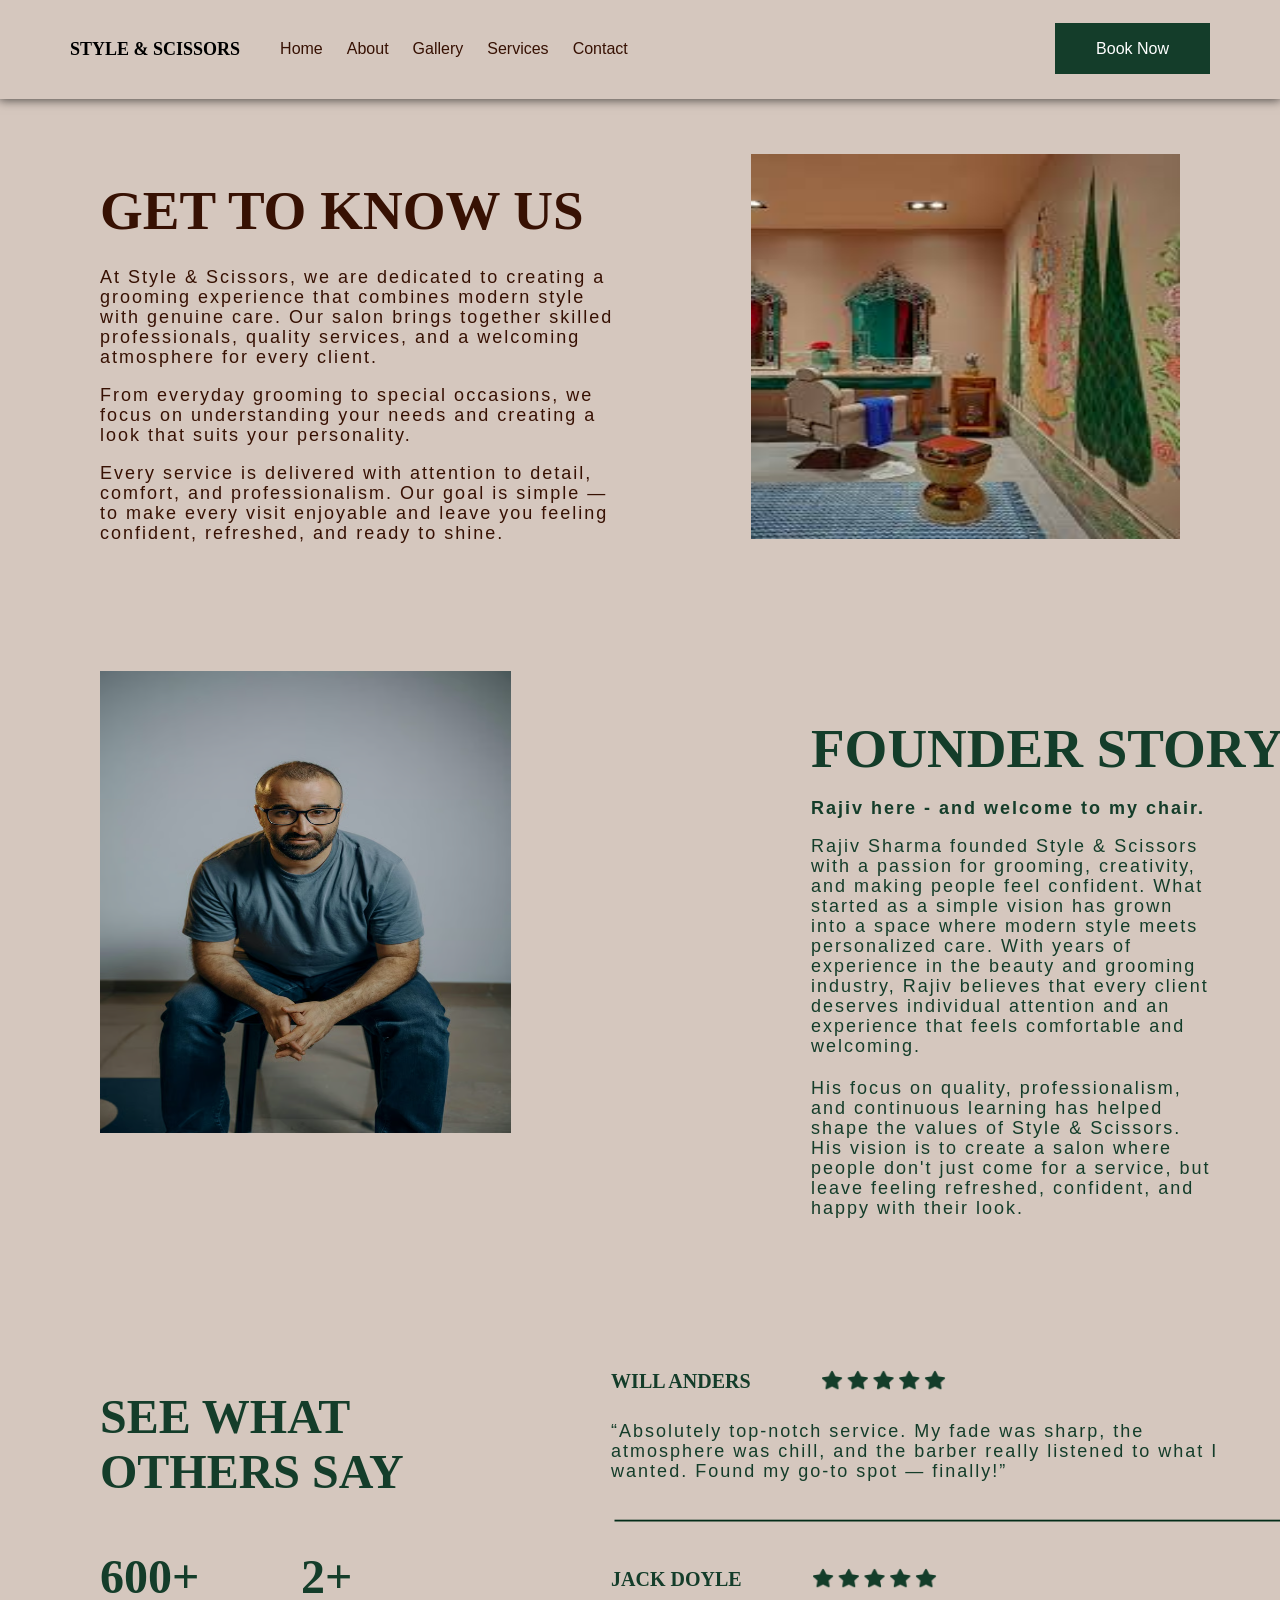
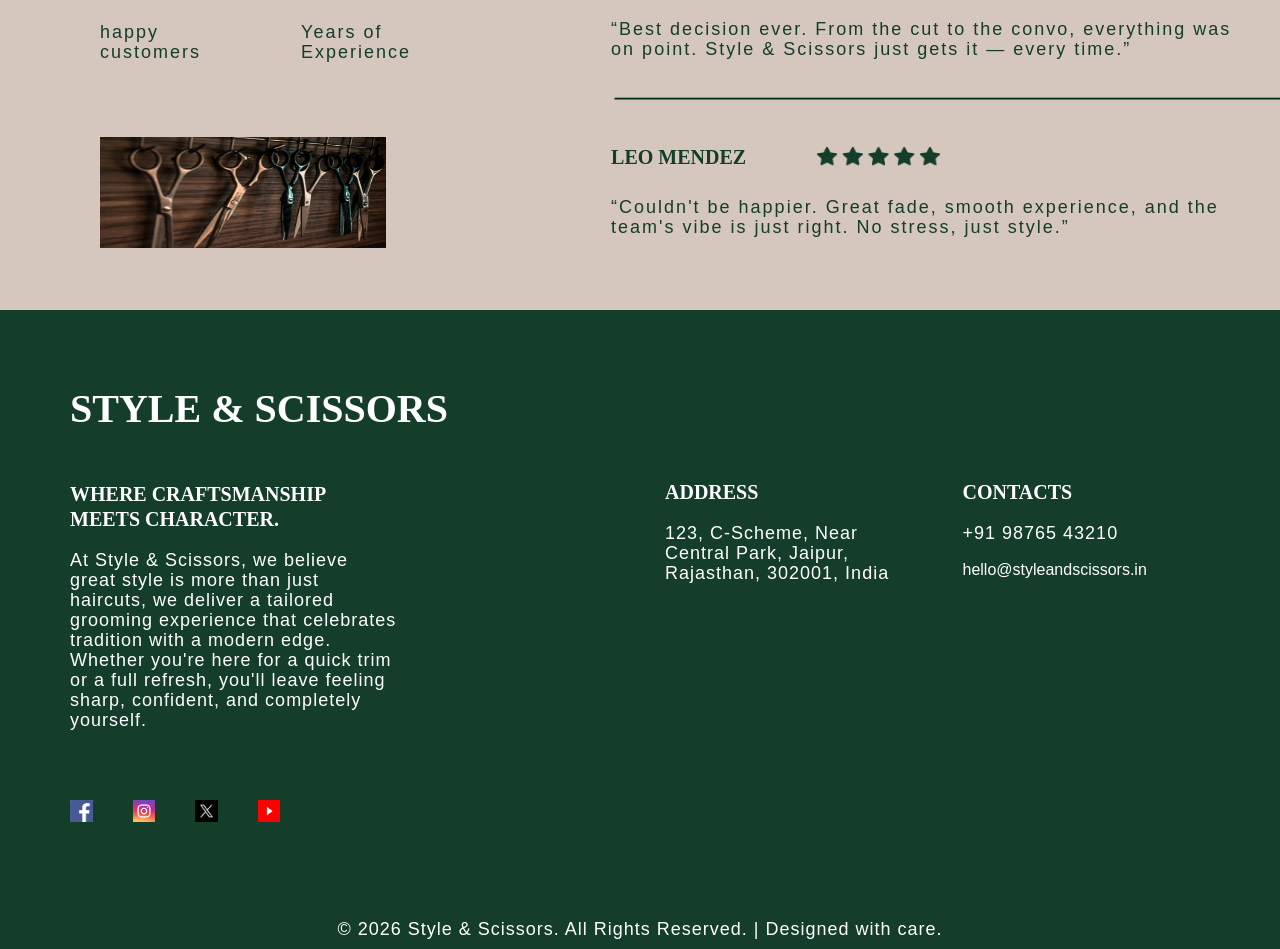
==== commit 3b6966a3: "cleaned css and html" ====
--- a/about.html
+++ b/about.html
@@ -49,7 +49,7 @@
             </div>
             <div>
                 <div>
-                    <h3 id="tagline_for_founder_section">Rajiv here - and wlecome to my chair.</h3>
+                    <h3 id="tagline_for_founder_section">Rajiv here - and welcome to my chair.</h3>
                 </div>
                 
                 <div>
--- a/style.css
+++ b/style.css
@@ -35,7 +35,6 @@
     padding-right: 20px;
     text-decoration: none;
     color: rgb(55, 17, 3);
-    font-weight: 500;
 }
 #booknow_link{
     border: 2px solid #143d2a;
@@ -84,7 +83,6 @@
     font-family: 'work sans', sans-serif;
     font-size: 18px;
     text-align: start;
-    font-weight: 500;
     width: 60%;
     line-height: 20px;
     letter-spacing: 1px;
@@ -100,7 +98,6 @@
     font-size: 16px;
     text-decoration: none;
     color: white;
-    font-weight: 500;
 }
 .footer_links_img{
     height: 22.5px;
@@ -128,7 +125,6 @@
     font-family: 'work sans', sans-serif;
     font-size: 18px;
     text-align: start;
-    font-weight: 500;
     line-height: 20px;
     letter-spacing: 1px;
 }
@@ -138,14 +134,12 @@
     padding-right: 20px;
     text-decoration: none;
     color: white;
-    font-weight: 500;
 }
 #copyright_for_footer_para{
     color: white;
     font-family: 'work sans', sans-serif;
     font-size: 18px;
     text-align: center;
-    font-weight: 500;
     line-height: 20px;
     letter-spacing: 1px;
     margin-bottom: 0;
@@ -182,7 +176,6 @@
     font-family: 'work sans', sans-serif;
     font-size: 16px;
     color: white;
-    font-weight: 500;
 }
 #for2ndh2inherosection{
     text-transform: uppercase;
@@ -296,7 +289,6 @@
     font-family: 'work sans', sans-serif;
     font-size: 18px;
     text-align: center;
-    font-weight: 500; 
 }
 #div_for_gallery_images_homepage{
     display: grid;
@@ -342,7 +334,6 @@
     font-family: 'work sans', sans-serif;
     font-size: 18px;
     text-align: center;
-    font-weight: 500;
     
 }
 #div_for_service_section_3_kinds_of_services{
@@ -377,7 +368,6 @@
     font-family: 'work sans', sans-serif;
     font-size: 16px;
     text-align: center;
-    font-weight: 500;
     width: 80%;
 }
 #explore_services_link_for_services_section_div{
@@ -572,4 +562,166 @@
 .images_for_gallery_page{
     height: 382.4px;
     width: 382.4px;
+}
+
+/* 4 CSS FOR SERVICES PAGE:- */
+
+#info_section_for_services_page{
+    background-color: rgb(213, 199, 190, 1);
+    display: flex;
+    justify-content: space-between;
+    padding: 55px 100px;
+}
+#heading_for_services_page{
+    color: rgb(55, 17, 3);
+    font-family: 'cinzel',serif;
+    font-size: 55px;
+    margin: 25px 0;
+    text-transform: uppercase;
+}
+.para_for_services_page{
+    color: rgb(55, 17, 3);
+    font-size: 18px;
+    font-family: 'work sans', sans-serif;
+    text-align: start;
+    width: 80%;
+    line-height: 20px;
+    letter-spacing: 2px;
+}
+#id_for_services_section_img{
+    height: 385px;
+    width: 429px;
+}
+#div_for_all_the_services{
+    display: grid;
+    grid-template-columns: 1fr 1fr 1fr 1fr;
+    padding: 55px 100px;
+    background-color: rgb(213, 199, 190, 1);
+    gap: 20px;
+    justify-content: center;
+}
+.div_for_each_service{
+    border: 1px solid black;
+    box-shadow: 0px 0px 10px 0px rgba(195.5, 195.5, 195.5, 0.5);
+    border-radius: 10px;
+    margin-top: 10px;
+    min-width: 0px;
+    letter-spacing: 1px;
+}
+.heading_of_each_srvice{
+    text-align: center;
+    font-size: 20px;
+    color:rgb(55, 17, 3);
+    font-family: 'cinzel',serif;
+    text-transform: capitalize;
+    padding:50px 25px;
+}
+
+/* 5 CSS FOR CONTACT PAGE:- */
+
+#section_for_contact_page_divider{
+    background-color: rgb(213, 199, 190, 1);
+    display: flex;
+    justify-content: start;
+    padding: 55px 200px;
+}
+#heading_in_the_contact_page{
+    color:rgb(55, 17, 3);
+    font-family: 'cinzel',serif;
+    font-size: 48px;
+    margin-bottom: 10px;
+    text-transform: uppercase;
+}
+#tagline_for_contact_page{
+    color:rgb(55, 17, 3);
+    font-size: 18px;
+    font-family: 'work sans', sans-serif;
+    text-align: start;
+    line-height: 20px;
+    letter-spacing: 2px;
+}
+.phone_and_mail_heading_contact_page{
+    color: rgb(55, 17, 3);
+    font-size: 18px;
+    font-family: 'work sans', sans-serif;
+    text-align: start;
+    line-height: 20px;
+    letter-spacing: 1px;
+    text-transform: capitalize;
+}
+#phone_number_contact_page{
+    color: rgb(55, 17, 3);
+    font-size: 16px;
+    font-family: 'work sans', sans-serif;
+    text-align: start;
+    line-height: 20px;
+    letter-spacing: 1px;
+    text-transform: capitalize;
+}
+#email_for_contact_page{
+    color: rgb(55, 17, 3);
+    font-size: 16px;
+    font-family: 'work sans', sans-serif;
+    text-align: start;
+    line-height: 20px;
+    letter-spacing: 1px;
+    text-decoration: none;
+}
+#div_for_email_contact_page{
+    margin-bottom: 30px;
+}
+#div_with_info_on_contact_page{
+       width: 30%;
+
+}
+#form_on_the_contact_page{
+    margin: 15px auto;
+padding: 10px 20px;
+border: 2px solid rgb(213, 199, 190, 1);
+width: clamp(237px, 31vw, 400px);
+background-color: rgb(213, 199, 190, 1);
+}
+#project1_contact_me_form{
+        display: grid;
+}
+#name, #email, #mobile_number, #message{
+border: 2px solid black;
+width: 600px;
+font-size: clamp(8px, 2vw, 14px);
+margin-bottom: 27px;
+padding: 16px;
+border: 1px solid rgb(55, 17, 3);
+}
+.formcontents{
+     color:rgb(55, 17, 3);
+    font-family: 'cinzel',serif;
+    font-size: 15px;
+    text-transform: uppercase;
+}
+#message{
+    resize:none;
+    height: 75px;
+}
+input[type="text"], input[type="email"], input[type="tel"], textarea {
+    font-size: 75px;
+    font-family: 'cinzel',serif;
+    text-transform: uppercase;
+    color:rgb(55, 17, 3);
+    
+}
+#submit_button{
+    border: 2px solid #143d2a;
+    font-size: 16px;
+    padding: 15px 75px;
+    background-color: #143d2a;
+    text-decoration: none;
+    color: white;
+    font-family: 'work sans', sans-serif;
+}
+#section_for_map{
+    padding: 55px 200px;
+    background-color: rgb(213, 199, 190, 1);
+}
+#map_for_contact_page{
+     width: 100%;
 }
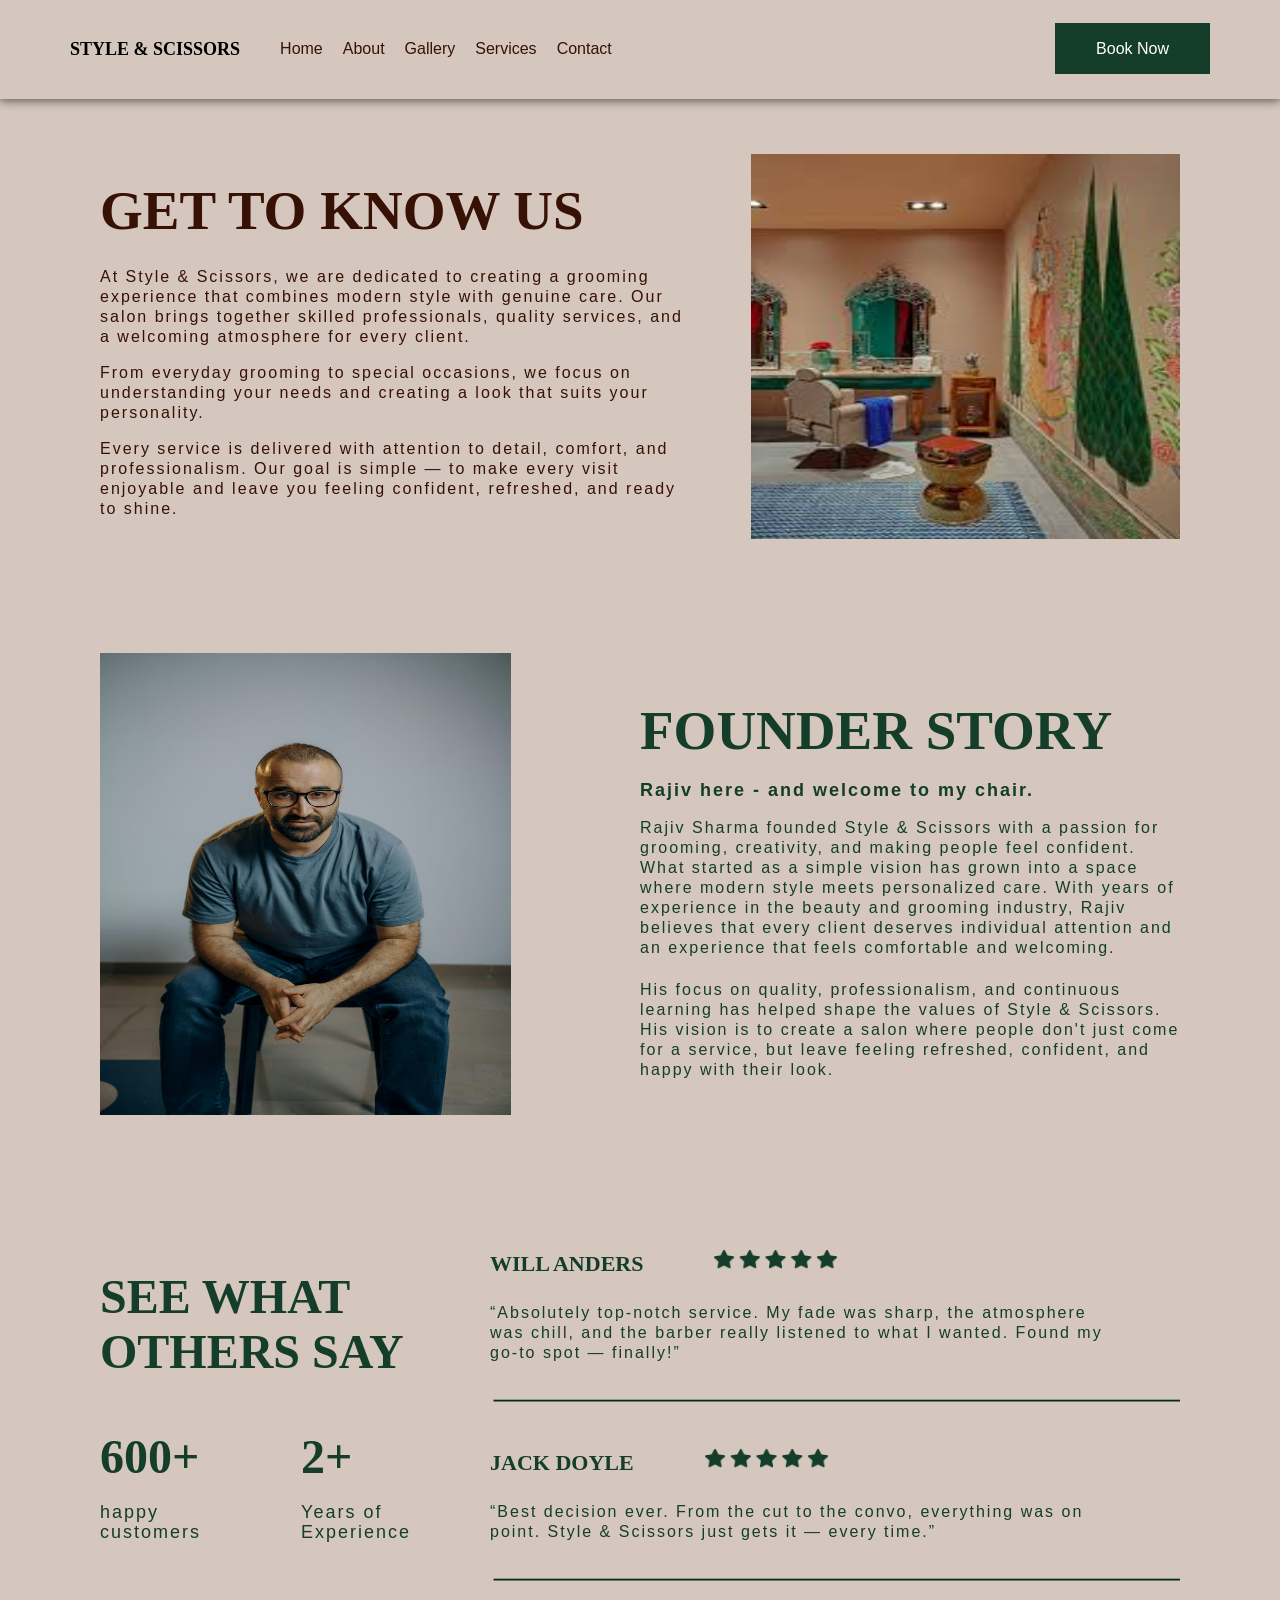
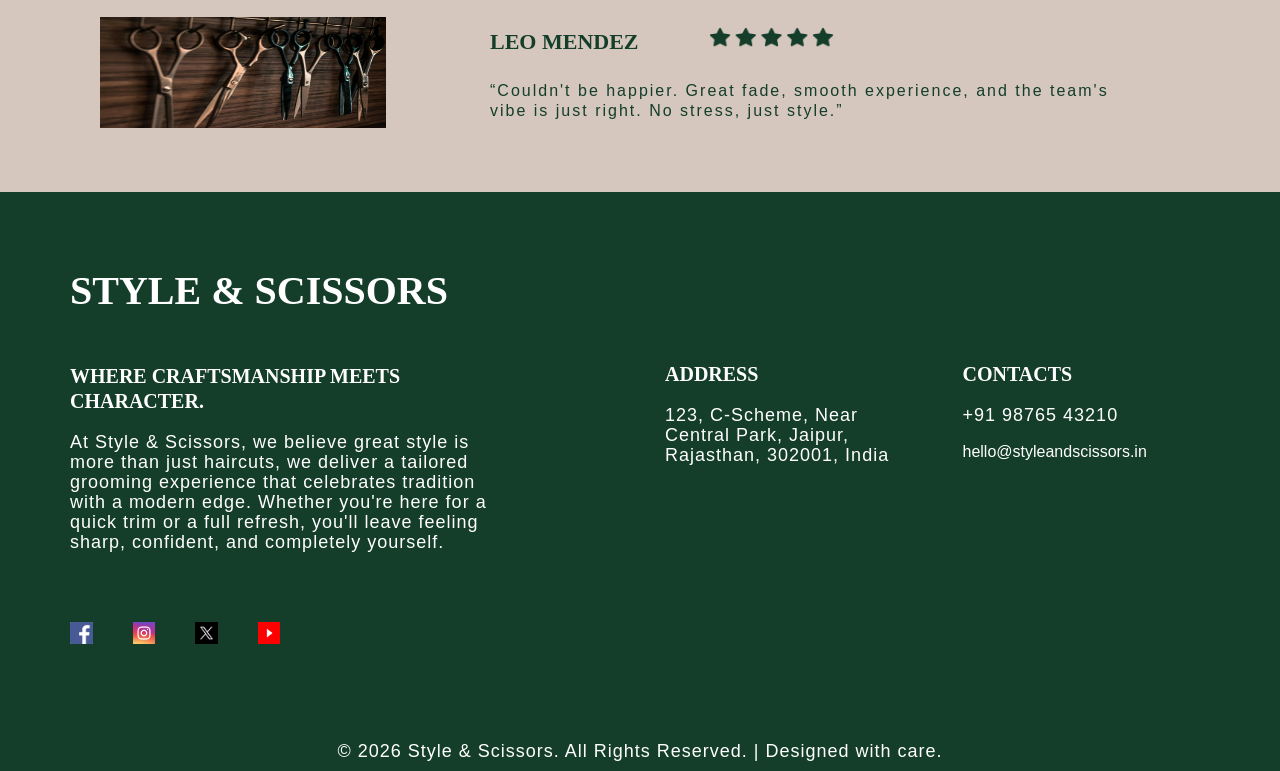
==== commit 541acdc2: "comepleted the responsiveness for navbar, footer, about, gallery" ====
--- a/about.html
+++ b/about.html
@@ -7,23 +7,35 @@
     <link rel="stylesheet" href="style.css">
 </head>
 <body>
-     <nav id="navbar">
-        <div id="logo_nav_alingment_div">
-           <header id="logo-header">
-             <h1>STYLE & SCISSORS</h1>
-           </header>
-           <div id="navbar_links_home_page_div">
+      <nav id="navbar">
+
+    <div id="logo_nav_alingment_div">
+
+        <header id="logo-header">
+            <h1>STYLE & SCISSORS</h1>
+        </header>
+
+        <div id="navbar_links_home_page_div">
             <a class="navbar_links" href="index.html">Home</a>
             <a class="navbar_links" href="about.html">About</a>
             <a class="navbar_links" href="gallery.html">Gallery</a>
             <a class="navbar_links" href="service.html">Services</a>
             <a class="navbar_links" href="contact.html">Contact</a>
-            </div>
         </div>
-        <div id="booknow_link_navbar">
-            <a id="booknow_link" href="booking.html">Book Now</a>
-        </div>
-    </nav>
+
+    </div>
+
+    <div id="booknow_link_navbar">
+        <a id="booknow_link" href="booking.html">Book Now</a>
+    </div>
+
+    <div id="hamburger_button_div">
+        <button id="hamburger_button">
+            <span></span>
+        </button>
+    </div>
+
+</nav>  
     <section id="info_section_for_about_us">
         <div>
             <div>
@@ -40,7 +52,7 @@
         </div>
     </section>
     <section id="founder_section_for_about_us">
-        <div>
+        <div  id="div_for_founder_image">
             <img  id="id_for_founder_section_img" src="about-us-founder-picture.avif" alt="Founder of Style & Scissors">
         </div>
         <div id="div_for_founder_heading_and_para">
--- a/style.css
+++ b/style.css
@@ -1,65 +1,209 @@
 body{
-margin: 0;
+    margin: 0;
 }
 
 /* NAVBAR AND FOOTER CSS FOR EACH SECTION */
 
-/* (A) NAVBAR:- */
-
-#navbar{
+/* =========================
+   NAVBAR
+========================= */
+
+#navbar {
     display: flex;
     justify-content: space-between;
     align-items: center;
+
     position: -webkit-sticky;
     position: sticky;
     top: 0;
+
     z-index: 100;
-    background-color: rgb(213, 199, 190, 1);
+
+    background-color: rgb(213, 199, 190, 1);
+
     padding: 24px 70px;
-    min-width: 0px;
-    box-shadow: 0px 0px 10px 1px rgb(0,0,0,0.65);
-}
-#logo_nav_alingment_div{
+    min-width: 0;
+
+    box-shadow: 0px 0px 10px 1px rgb(0, 0, 0, 0.65);
+}
+
+
+/* =========================
+   LOGO
+========================= */
+
+#logo_nav_alingment_div {
     display: flex;
     justify-content: space-between;
+    align-items: center;
     gap: 40px;
+}
+
+#logo-header {
+    font-family: 'cinzel', serif;
+    font-size: 12px;
+}
+
+
+/* =========================
+   NAVIGATION LINKS
+========================= */
+
+#navbar_links_home_page_div {
+    display: flex;
     align-items: center;
 }
-#logo-header{
-    font-family: 'cinzel',serif;
-    font-size: 12px;
-}
-.navbar_links{
-    font-family: 'work sans', sans-serif;
-    font-size: 16px;
+
+.navbar_links {
+    font-family: 'work sans', sans-serif;
+    font-size: 16px;
+
     padding-right: 20px;
+
     text-decoration: none;
     color: rgb(55, 17, 3);
 }
-#booknow_link{
+
+
+/* =========================
+   BOOK NOW
+========================= */
+
+#booknow_link {
     border: 2px solid #143d2a;
-    font-size: 16px;
+
+    font-size: 16px;
+
     padding: 15px 39px;
+
     background-color: #143d2a;
+
     text-decoration: none;
     color: white;
-    font-family: 'work sans', sans-serif;
+
+    font-family: 'work sans', sans-serif;
+}
+
+
+/* =========================
+   MOBILE MENU
+========================= */
+
+#mobile_menu {
+    display: flex;
+    align-items: center;
+
+    gap: 30px;
+
+    position: absolute;
+
+    top: 25%;
+    right: 0;
+
+    background-color: rgb(213, 199, 190, 1);
+
+    padding: 20px;
+}
+
+
+/* =========================
+   HAMBURGER
+========================= */
+
+#hamburger_button_div {
+    display: none;
+
+    justify-content: center;
+    align-items: center;
+}
+
+#hamburger_button {
+    position: relative;
+
+    width: 30px;
+    height: 20px;
+
+    border: none;
+    padding: 0;
+
+    background-color: transparent;
+}
+
+#hamburger_button::before,
+#hamburger_button span,
+#hamburger_button::after {
+    position: absolute;
+
+    width: 30px;
+    height: 3px;
+
+    background-color: #143d2a;
+}
+
+#hamburger_button::before {
+    content: "";
+
+    top: 50%;
+    left: 50%;
+
+    transform: translate(-50%, -10px);
+}
+
+#hamburger_button span {
+    display: block;
+
+    top: 50%;
+    left: 50%;
+
+    transform: translate(-50%, -50%);
+}
+
+#hamburger_button::after {
+    content: "";
+
+    top: 50%;
+    left: 50%;
+
+    transform: translate(-50%, 7px);
+}
+
+
+/* =========================
+   MOBILE — 900px AND BELOW
+========================= */
+
+@media screen and (max-width: 900px) {
+
+    #navbar_links_home_page_div {
+        display: none;
+    }
+
+    #booknow_link_navbar {
+        display: none;
+    }
+
+    #hamburger_button_div {
+        display: flex;
+    }
+
 }
 
 /* (B) footer:- */
 
 #footer{
     background-color: #143d2a;
-    
-}
+}
+
 #align_div_for_footer{
     display: flex;
     gap: 50px;
     padding:75px 70px;
 }
+
 #align_div_for_footer > div{
     flex: 1;
 }
+
 #heading_for_footer{
     margin-top:0;
     font-size: 40px;
@@ -68,48 +212,56 @@
     text-transform: uppercase;
     margin-bottom: 50px;
 }
+
 #second_tagline_for_footer_section{
     margin-top:0;
     font-size: 20px;
     color: white;
     font-family: 'cinzel',serif;
     text-transform: uppercase;
-    width: 60%;
+    width: 80%;
     margin-bottom: 10px;
     line-height: 25px;
 }
+
 #descripiton_for_footer{
     color: white;
     font-family: 'work sans', sans-serif;
-    font-size: 18px;
+    font-size: 18px ;
     text-align: start;
-    width: 60%;
+    width: 80%;
     line-height: 20px;
     letter-spacing: 1px;
     margin-bottom: 70px;
 }
+
 #footer_links_div{
-   display: grid;
-   grid-template-columns: max-content max-content max-content max-content;
-   gap: 40px;
-}
+    display: grid;
+    grid-template-columns: max-content max-content max-content max-content;
+    gap: 40px;
+}
+
 .footer_links{
     font-family: 'work sans', sans-serif;
     font-size: 16px;
     text-decoration: none;
     color: white;
 }
+
 .footer_links_img{
     height: 22.5px;
     width: 22.5px;
 }
+
 #div_for_address_and_contacts_in_footer{
     display:flex ;
     gap: 50px;
 }
+
 #div_for_address_and_contacts_in_footer > div {
     flex: 1;
 }
+
 .address_contact_heading_for_footer_section{
     margin-top:0;
     font-size: 20px;
@@ -120,6 +272,7 @@
     line-height: 25px;
     padding-top: 95px;
 }
+
 .information_address_contact_para{
     color: white;
     font-family: 'work sans', sans-serif;
@@ -128,6 +281,7 @@
     line-height: 20px;
     letter-spacing: 1px;
 }
+
 #information_contact_para_email{
     font-family: 'work sans', sans-serif;
     font-size: 16px;
@@ -135,6 +289,7 @@
     text-decoration: none;
     color: white;
 }
+
 #copyright_for_footer_para{
     color: white;
     font-family: 'work sans', sans-serif;
@@ -146,37 +301,101 @@
     padding-bottom: 10px;
 }
 
-/*  1 CSS FOR HOME PAGE */
-
-
- #hero_section_homepage{
+@media screen and (max-width:1240px) {
+    #align_div_for_footer, #navbar {
+        padding-left: 10px;
+        padding-right: 10px;
+    }
+}
+@media screen and (max-width: 800px) {
+
+    #align_div_for_footer {
+        display: grid;
+        grid-template-columns: 1fr;
+        justify-items: center;
+        align-items: center;
+        text-align: center;
+        padding: 40px;
+        gap: 40px;
+    }
+
+    #second_tagline_for_footer_section,
+#descripiton_for_footer {
+    width: 100%;
+    margin-left: auto;
+    margin-right: auto;
+    text-align: center;
+}
+
+    #div_for_social_media_links {
+        display: flex;
+        justify-content: center;
+        align-items: center;
+    }
+    #footer_links_div {
+    display: flex;
+    justify-content: center;
+    align-items: center;
+}
+
+}
+@media screen and (max-width: 480px) {
+    #div_for_address_and_contacts_in_footer {
+        display: grid;
+        grid-template-columns: 1fr;
+        justify-content: center;
+        align-items: center;
+        justify-items: center;
+        text-align: center;
+        padding: 0 40px;
+        gap: 0;
+    }
+}
+@media screen and (max-width: 480px) {
+    .address_contact_heading_for_footer_section {
+        padding-top: 0;
+    }
+    .information_address_contact_para{
+        padding-bottom: 20px;
+    }
+}
+
+
+
+/* 1 CSS FOR HOME PAGE */
+
+
+#hero_section_homepage{
     padding: 50px;
     background-color: rgb(0,0,0,0.65);
-
-} 
+}
+
 #background_image_for_the_hero_section{
     position: fixed;
     z-index: -50;
     height: 100%;
     width: 100%;
 }
+
 #div_for_5stars_and_para{
     display: flex;
     justify-content: center;
     gap: 20px;
     align-items: center;
     padding-top: 105px;
-    
-}
+}
+
 #id_for_herosection_5star{
     height: 25px;
     width: 75px;
 }
+
 #id_for_herosection_5000{
     font-family: 'work sans', sans-serif;
     font-size: 16px;
     color: white;
 }
+
 #for2ndh2inherosection{
     text-transform: uppercase;
     color: white;
@@ -188,17 +407,20 @@
     text-align: center;
     margin: 10px 0;
 }
+
 #id_for_herosection_divider_white{
     display: flex;
     justify-content: center;
     align-items: center;
 }
+
 #id_for_herosection_divider_white_image{
     height: 100px;
     width: 500px;
     position: relative;
     top: -25px;
 }
+
 #for_tagline_hero_section{
     font-size: 18px;
     color: white;
@@ -209,6 +431,7 @@
     position: relative;
     top: -70px;
 }
+
 #booknow_link_hero_section_div{
     display: flex;
     justify-content: center;
@@ -216,6 +439,7 @@
     position: relative;
     top: -55px;
 }
+
 #booknow_link_hero_section{
     border: 2px solid #143d2a;
     font-size: 16px;
@@ -225,13 +449,14 @@
     color: white;
     font-family: 'work sans', sans-serif;
 }
+
 #id_for_aboutus_section{
     background-color: rgb(213, 199, 190, 1);
     display: flex;
     justify-content: space-between;
     padding: 90px 90px 90px 45px;
-
-}
+}
+
 #heading_for_about_us_section{
     color: #143d2a;
     font-family: 'cinzel',serif;
@@ -240,6 +465,7 @@
     margin-bottom: 10px;
     text-transform: uppercase;
 }
+
 .para_for_about_us_homepage{
     color: #143d2a;
     font-size: 18px;
@@ -250,11 +476,13 @@
     letter-spacing: 2px;
     margin-bottom: 22px;
 }
+
 #learn_more_link_for_about_us_section_div{
     display: flex;
     justify-content: start;
     margin-top: 50px;
 }
+
 #learn_more_link_for_about_us_section{
     border: 1px solid black;
     font-size: 16px;
@@ -263,18 +491,21 @@
     color: #143d2a;
     font-family: 'work sans', sans-serif;
 }
+
 #id_for_aboutsection_trimmer_brush_image{
     height: 587px;
     width: 533px;
     padding-right: 100px;
 }
+
 #id_for_gallery_section{
     background-color: rgb(213, 199, 190, 1);
     padding-top: 20px;
     padding-left: 90px;
     padding-right: 90px;
-    padding-bottom:  90px;
-}
+    padding-bottom: 90px;
+}
+
 #heading_for_gallery_section{
     color: rgb(55, 17, 3);
     font-family: 'cinzel',serif;
@@ -284,12 +515,14 @@
     margin-bottom: 0;
     margin-top: 0;
 }
+
 #tagline_for_gallery_homepage{
     color: rgb(55, 17, 3);
     font-family: 'work sans', sans-serif;
     font-size: 18px;
     text-align: center;
 }
+
 #div_for_gallery_images_homepage{
     display: grid;
     grid-template-columns: repeat(4, 250px);
@@ -297,15 +530,18 @@
     gap: 15px;
     justify-content: center;
 }
+
 .images_for_gallery_homepage{
     height: 250px;
     width: 250px;
 }
+
 #explore_gallery_link_for_gallery_section_div{
     display: flex;
     justify-content: center;
     margin-top: 50px;
 }
+
 #explore_gallery_link_for_gallery_section{
     border: 1px solid black;
     font-size: 16px;
@@ -314,13 +550,15 @@
     color: #143d2a;
     font-family: 'work sans', sans-serif;
 }
+
 #id_for_service_section{
     background-color: rgb(213, 199, 190, 1);
     padding-top: 20px;
     padding-left: 90px;
     padding-right: 90px;
-    padding-bottom:  90px;
-}
+    padding-bottom: 90px;
+}
+
 #heading_for_service_section{
     color: #143d2a;
     font-family: 'cinzel',serif;
@@ -329,19 +567,21 @@
     text-align: center;
     margin-bottom: 10px;
 }
+
 #tagline_for_service_homepage{
     color: #143d2a;
     font-family: 'work sans', sans-serif;
     font-size: 18px;
     text-align: center;
-    
-}
+}
+
 #div_for_service_section_3_kinds_of_services{
     display: grid;
     grid-template-columns: 1fr 1fr 1fr;
     gap: 15px;
     margin-top: 50px;
 }
+
 .single_section_div_for_services_homepage{
     border: 1px solid black;
     box-shadow: 0px 0px 10px 0px rgba(195.5, 195.5, 195.5, 0.5);
@@ -350,6 +590,7 @@
     min-width: 0px;
     letter-spacing: 1px;
 }
+
 .heading_for_servies_in_homepage{
     text-align: center;
     font-size: 20px;
@@ -358,11 +599,13 @@
     text-transform: capitalize;
     margin-bottom: 10px;
 }
+
 .descripiton_for_services_at_homepage_div{
     display: flex;
     justify-content: center;
     margin-bottom: 20px;
 }
+
 .descripiton_for_services_at_homepage{
     color: #143d2a;
     font-family: 'work sans', sans-serif;
@@ -370,11 +613,13 @@
     text-align: center;
     width: 80%;
 }
+
 #explore_services_link_for_services_section_div{
     display: flex;
     justify-content: center;
     margin-top: 50px;
 }
+
 #explore_services_link_for_services_section{
     border: 1px solid black;
     font-size: 16px;
@@ -384,6 +629,7 @@
     font-family: 'work sans', sans-serif;
 }
 
+
 /* 2 CSS FOR ABOUT PAGE :- */
 
 #info_section_for_about_us{
@@ -392,6 +638,7 @@
     justify-content: space-between;
     padding: 55px 100px;
 }
+
 #heading_for_about_us_page{
     color: rgb(55, 17, 3);
     font-family: 'cinzel',serif;
@@ -399,33 +646,39 @@
     margin: 25px 0;
     text-transform: uppercase;
 }
+
 .para_for_about_us_page{
     color: rgb(55, 17, 3);
-    font-size: 18px;
+    font-size: 16px;
     font-family: 'work sans', sans-serif;
     text-align: start;
-    width: 80%;
+    width: 90%;
     line-height: 20px;
     letter-spacing: 2px;
 }
+
 #id_for_about_section_img{
-    height: 385px;
-    width: 429px;
-}
+    height: clamp( 290px,38vw,385px);
+    width: clamp(345px,38vw,429px);
+}
+
 #founder_section_for_about_us{
     background-color: rgb(213, 199, 190, 1);
-    display: flex;
-    justify-content: space-between;
+    display: grid;
+    grid-template-columns: 1fr 1fr;
     padding: 55px 100px;
-}
+    gap: 0;
+}
+
 #id_for_founder_section_img{
-    height: 462px;
-    width: 411px;
-}
+    height: clamp( 290px,38vw,462px);
+    width: clamp(345px,38vw,411px);
+}
+
 #div_for_founder_heading_and_para{
-    margin-left: auto   ;
-    transform: translateX(300px);
-}
+    margin-left: auto;
+}
+
 #heading_for_founder_section{
     color: #143d2a;
     font-family: 'cinzel',serif;
@@ -433,35 +686,38 @@
     margin-bottom: 10px;
     text-transform: uppercase;
 }
+
 #tagline_for_founder_section{
     color: #143d2a;
     font-size: 18px;
     font-family: 'work sans', sans-serif;
     text-align: start;
-    width: 60%;
     line-height: 20px;
     letter-spacing: 2px;
     font-weight: bold;
 }
+
 .para_for_founder_section{
     color: #143d2a;
-    font-size: 18px;
+    font-size: 16px;
     font-family: 'work sans', sans-serif;
     text-align: start;
-    width: 60%;
     line-height: 20px;
     letter-spacing: 2px;
     margin-bottom: 22px;
 }
+
 #section_for_review_page_aboutus{
-    display: flex;
-    justify-content: space-between;
-     background-color: rgb(213, 199, 190, 1);
-     padding: 55px 100px;
-}
+    display: grid;
+    grid-template-columns: 1fr 1fr;
+    background-color: rgb(213, 199, 190, 1);
+    padding: 55px 100px;
+}
+
 #div_for_reviews__headings_aboutuspage{
-    margin-right: 200px;
-}
+    margin-right: 75px;
+}
+
 .headings_of_review_section_aboutuspage{
     color: #143d2a;
     font-family: 'cinzel',serif;
@@ -469,11 +725,13 @@
     margin-bottom: 10px;
     text-transform: uppercase;
 }
+
 #div_for_600_and_2_review{
     display: flex;
     justify-content: start;
     gap: 100px;
 }
+
 .para_for_about_us_page_reviews_section_headings{
     color: #143d2a;
     font-size: 18px;
@@ -483,47 +741,136 @@
     letter-spacing: 2px;
     margin-bottom: 75px;
 }
+
 #img_for_review_about_us_page{
-    height:111px ;
+    height:111px;
     width: 286px;
-}
+    margin: 0 auto;
+}
+
 .div_for_name_and_stars{
     display: flex;
     justify-content: start;
     gap: 70px;
 }
+
 .names_of_reviwers_about_us_page{
     color: #143d2a;
     font-family: 'cinzel',serif;
-    font-size: 20px;
+    font-size: 22px;
     margin-bottom: 10px;
     text-transform: uppercase;
 }
+
 .images_of_green_star{
     height: 21px;
     width: 125px;
     align-self: center;
     transform: translateY(20px);
 }
+
 .para_for_review_aboutuspage{
     color: #143d2a;
-    font-size: 18px;
+    font-size: 16px;
     font-family: 'work sans', sans-serif;
     text-align: start;
     line-height: 20px;
     letter-spacing: 2px;
     width: 90%;
 }
+
 .divider_line_for_reviews{
-    height:75px ;
-    width: 690px;
+    height:75px;
+    width:690px;
     position: relative;
     top: -15px;
     margin-bottom: -30px;
 }
 
-
-/* 3  CSS FOR GALLERY PAGE :- */
+@media screen and (max-width:1240px) {
+    #section_for_review_page_aboutus, #founder_section_for_about_us, #info_section_for_about_us {
+        padding: 55px 10px;
+    }
+}
+
+@media screen and (max-width:930px) {
+    #section_for_review_page_aboutus, #founder_section_for_about_us, #info_section_for_about_us {
+        display: grid;
+        grid-template-columns: 1fr;
+        justify-content: center;
+        align-items: center;
+        justify-items: center;
+        text-align: center;
+        padding: 40px 40px;
+        gap: 0;
+
+    }
+
+    #founder_section_for_about_us{
+        #div_for_founder_image{
+            order: 2;
+        }
+        #div_for_founder_heading_and_para{
+            order: 1;
+        }
+    }
+
+
+    .para_for_founder_section,.para_for_about_us_page{
+       justify-content: center;
+       text-align: left;
+       padding-bottom: 5px;
+    }
+    #tagline_for_founder_section{
+        text-align: center;
+    }
+    #id_for_about_section_img,#id_for_founder_section_img {
+        padding-top: 30px;
+    }
+    
+    #div_for_600_and_2_review, .div_for_name_and_stars, .para_for_review_aboutuspage {
+        justify-content: center;
+        text-align: center;
+        margin: 0 auto;
+    }
+    .para_for_review_aboutuspage{
+        width: 80%;
+        padding-top: 20px;
+        
+    }
+
+    .divider_line_for_reviews{
+        width:  clamp(514px,20vw,690px);
+    }
+
+    #img_for_review_about_us_page {
+        margin: 0 auto;
+    }
+
+    #div_for_reviews__headings_aboutuspage {
+        margin-right: 0;
+    }
+
+}
+@media screen and (max-width:580px) {
+    #heading_for_about_us_page,#heading_for_founder_section, .headings_of_review_section_aboutuspage {
+        font-size: clamp(35px,8.5vw,55px);
+        margin: 0 auto;
+    }
+        .div_for_name_and_stars{
+            gap: 30px;
+        }
+        .divider_line_for_reviews{
+            width: clamp(320px,40vw,514px);
+        }
+
+        #img_for_review_about_us_page {
+        margin: 0 auto;
+    }
+}
+
+
+/* 3 CSS FOR GALLERY PAGE :- */
 
 #info_section_for_gallery{
     background-color: rgb(213, 199, 190, 1);
@@ -531,6 +878,7 @@
     justify-content: space-between;
     padding: 55px 100px;
 }
+
 #heading_for_gallery_page{
     color: rgb(55, 17, 3);
     font-family: 'cinzel',serif;
@@ -538,30 +886,90 @@
     margin: 25px 0;
     text-transform: uppercase;
 }
+
 .para_for_gallery_page{
     color: rgb(55, 17, 3);
-    font-size: 18px;
+    font-size: 16px;
     font-family: 'work sans', sans-serif;
     text-align: start;
     width: 80%;
     line-height: 20px;
     letter-spacing: 2px;
 }
+
 #id_for_gallery_section_img{
-    height: 385px;
-    width: 429px;
-}
+    height: clamp( 290px,38vw,462px);
+    width: clamp(345px,38vw,411px);
+}
+
 #div_for_gallery_images_page{
     display: grid;
     grid-template-columns: max-content max-content max-content;
     padding: 55px 100px;
     background-color: rgb(213, 199, 190, 1);
-    gap: 20px;
-    justify-content: center;
-}
+    gap:clamp(10px,1.5vw,20px);
+    justify-content: center;
+}
+
 .images_for_gallery_page{
-    height: 382.4px;
-    width: 382.4px;
+    height: clamp(285px,30vw,382.4px);
+    width: clamp(285px,30vw,382.4px);
+}
+
+@media screen and (max-width:1240px) {
+    #info_section_for_gallery, #div_for_gallery_images_page {
+        padding: 55px auto;
+    }
+
+}
+
+    @media screen and (max-width:930px) {
+   #info_section_for_gallery {
+        display: grid;
+        grid-template-columns: 1fr;
+        justify-content: center;
+        align-items: center;
+        justify-items: center;
+        text-align: center;
+        padding: 40px 40px;
+        gap: 0;
+
+    }
+    .para_for_gallery_page{
+        justify-content: center;
+       text-align: justify;
+       padding-bottom: 10px;
+       margin: 0 auto;
+    }
+
+    #id_for_gallery_section_img {
+        padding-top: 75px;
+    }
+
+    .images_for_gallery_page{
+    height: clamp(150px,30vw,285px);
+    width: clamp(150px,30vw,285px);
+}
+}
+
+    @media screen and (max-width:580px) {
+        .images_for_gallery_page{
+    height: clamp(90px,30vw,150px);
+    width: clamp(90px,30vw,150px);
+    }
+        #div_for_gallery_images_page{
+            gap: 9px;
+        }
+        #heading_for_gallery_page {
+            font-size: clamp(45px,8.5vw,55px);
+        margin: 0 auto;
+        padding-bottom: 30px;
+        }
+
+        #id_for_gallery_section_img{
+           height: clamp( 250px,38vw,290px);
+            width: clamp(300px,38vw,345px);
+}
 }
 
 /* 4 CSS FOR SERVICES PAGE:- */
@@ -572,6 +980,7 @@
     justify-content: space-between;
     padding: 55px 100px;
 }
+
 #heading_for_services_page{
     color: rgb(55, 17, 3);
     font-family: 'cinzel',serif;
@@ -579,6 +988,7 @@
     margin: 25px 0;
     text-transform: uppercase;
 }
+
 .para_for_services_page{
     color: rgb(55, 17, 3);
     font-size: 18px;
@@ -588,10 +998,12 @@
     line-height: 20px;
     letter-spacing: 2px;
 }
+
 #id_for_services_section_img{
     height: 385px;
     width: 429px;
 }
+
 #div_for_all_the_services{
     display: grid;
     grid-template-columns: 1fr 1fr 1fr 1fr;
@@ -600,6 +1012,7 @@
     gap: 20px;
     justify-content: center;
 }
+
 .div_for_each_service{
     border: 1px solid black;
     box-shadow: 0px 0px 10px 0px rgba(195.5, 195.5, 195.5, 0.5);
@@ -608,6 +1021,7 @@
     min-width: 0px;
     letter-spacing: 1px;
 }
+
 .heading_of_each_srvice{
     text-align: center;
     font-size: 20px;
@@ -617,6 +1031,7 @@
     padding:50px 25px;
 }
 
+
 /* 5 CSS FOR CONTACT PAGE:- */
 
 #section_for_contact_page_divider{
@@ -625,6 +1040,7 @@
     justify-content: start;
     padding: 55px 200px;
 }
+
 #heading_in_the_contact_page{
     color:rgb(55, 17, 3);
     font-family: 'cinzel',serif;
@@ -632,6 +1048,7 @@
     margin-bottom: 10px;
     text-transform: uppercase;
 }
+
 #tagline_for_contact_page{
     color:rgb(55, 17, 3);
     font-size: 18px;
@@ -640,6 +1057,7 @@
     line-height: 20px;
     letter-spacing: 2px;
 }
+
 .phone_and_mail_heading_contact_page{
     color: rgb(55, 17, 3);
     font-size: 18px;
@@ -649,6 +1067,7 @@
     letter-spacing: 1px;
     text-transform: capitalize;
 }
+
 #phone_number_contact_page{
     color: rgb(55, 17, 3);
     font-size: 16px;
@@ -658,6 +1077,7 @@
     letter-spacing: 1px;
     text-transform: capitalize;
 }
+
 #email_for_contact_page{
     color: rgb(55, 17, 3);
     font-size: 16px;
@@ -667,49 +1087,62 @@
     letter-spacing: 1px;
     text-decoration: none;
 }
+
 #div_for_email_contact_page{
     margin-bottom: 30px;
 }
+
 #div_with_info_on_contact_page{
-       width: 30%;
-
-}
+    width: 30%;
+}
+
 #form_on_the_contact_page{
     margin: 15px auto;
-padding: 10px 20px;
-border: 2px solid rgb(213, 199, 190, 1);
-width: clamp(237px, 31vw, 400px);
-background-color: rgb(213, 199, 190, 1);
-}
+    padding: 10px 20px;
+    border: 2px solid rgb(213, 199, 190, 1);
+    width: clamp(237px, 31vw, 400px);
+    background-color: rgb(213, 199, 190, 1);
+}
+
 #project1_contact_me_form{
-        display: grid;
-}
-#name, #email, #mobile_number, #message{
-border: 2px solid black;
-width: 600px;
-font-size: clamp(8px, 2vw, 14px);
-margin-bottom: 27px;
-padding: 16px;
-border: 1px solid rgb(55, 17, 3);
-}
+    display: grid;
+}
+
+#name,
+#email,
+#mobile_number,
+#message{
+    border: 2px solid black;
+    width: 600px;
+    font-size: clamp(8px, 2vw, 14px);
+    margin-bottom: 27px;
+    padding: 16px;
+    border: 1px solid rgb(55, 17, 3);
+}
+
 .formcontents{
-     color:rgb(55, 17, 3);
+    color:rgb(55, 17, 3);
     font-family: 'cinzel',serif;
     font-size: 15px;
     text-transform: uppercase;
 }
+
 #message{
     resize:none;
     height: 75px;
 }
-input[type="text"], input[type="email"], input[type="tel"], textarea {
+
+input[type="text"],
+input[type="email"],
+input[type="tel"],
+textarea{
     font-size: 75px;
     font-family: 'cinzel',serif;
     text-transform: uppercase;
     color:rgb(55, 17, 3);
-    
-}
-#submit_button{
+}
+
+#submit_button_contact{
     border: 2px solid #143d2a;
     font-size: 16px;
     padding: 15px 75px;
@@ -718,10 +1151,154 @@
     color: white;
     font-family: 'work sans', sans-serif;
 }
+
 #section_for_map{
     padding: 55px 200px;
     background-color: rgb(213, 199, 190, 1);
 }
+
 #map_for_contact_page{
-     width: 100%;
+    width: 100%;
+}
+
+
+/* 6 CSS FOR BOOKING PAGE:- */
+
+
+/* =========================
+   BOOKING PAGE
+   ========================= */
+
+#section_for_booking_page{
+    background-color: rgb(213, 199, 190, 1);
+    padding: 55px;
+}
+
+#heading_for_booking_page{
+    color: #143d2a;
+    font-family: 'cinzel', serif;
+    font-size: 48px;
+    margin: 0;
+    text-transform: uppercase;
+    text-align: center;
+}
+
+#divider_for_booking_page_heading_div{
+    display: flex;
+    justify-content: center;
+    align-items: center;
+    margin-top: 20px;
+    position: relative;
+    top: -75px;
+}
+
+#divider_for_booking_page_heading{
+    width: 700px;
+    height: auto;
+}
+
+
+/* =========================
+   FORM
+   ========================= */
+
+#form_on_the_booking_page{
+    width: 90%;
+    max-width: 1100px;
+    margin: 0 auto;
+}
+
+#project1_booking_form{
+    display: grid;
+    gap: 30px;
+}
+
+
+/* Each row contains two fields */
+
+.align_div_for_booking{
+    display: grid;
+    grid-template-columns: 1fr 1fr;
+    gap: 40px;
+}
+
+
+/* Individual field */
+
+ .booking_field{
+    display: flex;
+    flex-direction: column;
+    gap: 10px;
+}
+
+
+/* Labels */
+
+.booking_field label,
+.booking_message_field label{
+    color: #371103;
+    font-family: 'work sans', sans-serif;
+    font-size: 17px;
+    font-weight: 500;
+}
+
+
+/* Inputs and select */
+
+#name_booking,
+#email_booking,
+#mobile_number_booking,
+#date_booking,
+#time_booking,
+#servicetype_booking{
+    width: 100%;
+    box-sizing: border-box;
+    border: 1px solid rgb(55, 17, 3);
+    padding: 16px;
+    font-size: 16px;
+    background-color: white;
+}
+
+
+/* Message */
+
+.booking_message_field{
+    display: flex;
+    flex-direction: column;
+    gap: 10px;
+}
+
+#message_booking{
+    width: 100%;
+    box-sizing: border-box;
+    border: 1px solid rgb(55, 17, 3);
+    padding: 16px;
+    font-size: 16px;
+    resize: none; 
+} 
+
+
+/* Submit button */
+
+#submit_button_div{
+    display: flex;
+    justify-content: center;
+    margin-top: 10px;
+}
+
+#submit_button{
+    border: 2px solid #143d2a;
+    background-color: #143d2a;
+    color: white;
+    font-family: 'work sans', sans-serif;
+    font-size: 16px;
+    padding: 14px 60px;
+    cursor: pointer;
+} 
+
+@media screen and (max-width:1240px){
+    #section_for_booking_page{
+        padding-left: 10px;
+        padding-right: 10px;
+    }
 }
